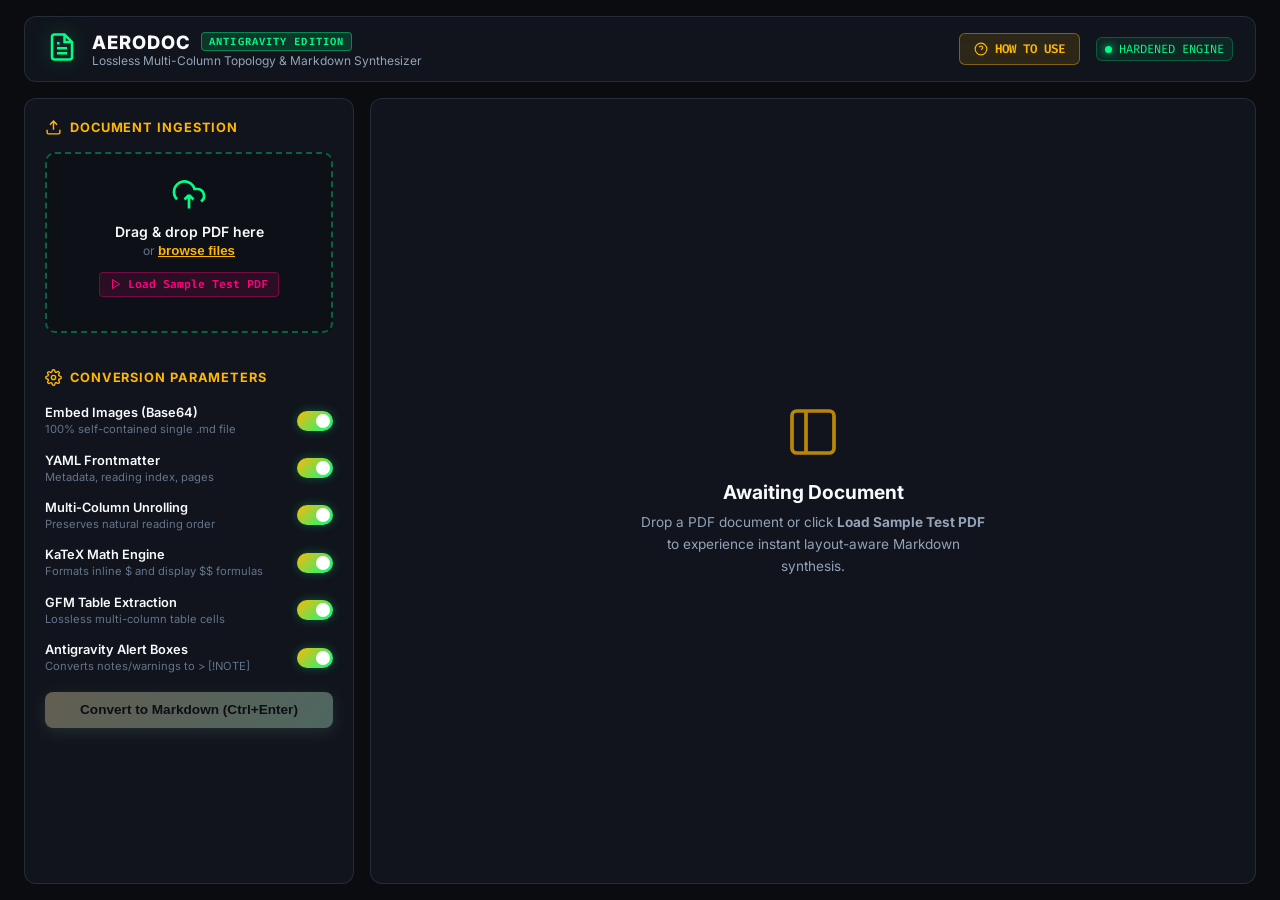
==== aerodoc/web/static/index.html @ f3e9eeb0 "feat(web): interactive glassmorphic Web Studio, split-pane preview, unique naming, and ephemeral pur" ====
<!DOCTYPE html>
<html lang="en">
<head>
  <meta charset="UTF-8">
  <meta name="viewport" content="width=device-width, initial-scale=1.0">
  <title>AeroDoc // Intelligent PDF-to-Markdown Engine</title>
  
  <!-- Fonts & Libraries -->
  <link rel="preconnect" href="https://fonts.googleapis.com">
  <link rel="preconnect" href="https://fonts.gstatic.com" crossorigin>
  <link href="https://fonts.googleapis.com/css2?family=Fira+Code:wght@400;500;600;700&family=Inter:wght@300;400;500;600;700;800&display=swap" rel="stylesheet">
  
  <!-- KaTeX for Math rendering -->
  <link rel="stylesheet" href="https://cdn.jsdelivr.net/npm/katex@0.16.8/dist/katex.min.css">
  <script defer src="https://cdn.jsdelivr.net/npm/katex@0.16.8/dist/katex.min.js"></script>
  <script defer src="https://cdn.jsdelivr.net/npm/katex@0.16.8/dist/contrib/auto-render.min.js"></script>

  <!-- Marked.js for Markdown parsing -->
  <script src="https://cdn.jsdelivr.net/npm/marked@12.0.0/marked.min.js"></script>

  <!-- PrismJS for Syntax Highlighting -->
  <link rel="stylesheet" href="https://cdn.jsdelivr.net/npm/prismjs@1.29.0/themes/prism-tomorrow.min.css">
  <script src="https://cdn.jsdelivr.net/npm/prismjs@1.29.0/prism.min.js"></script>

  <link rel="stylesheet" href="style.css">
</head>
<body>
  <div class="app-container">
    <!-- Header -->
    <header class="studio-header">
      <div class="brand">
        <div class="brand-logo">
          <svg viewBox="0 0 24 24" fill="none" stroke="currentColor" stroke-width="2">
            <path d="M14 2H6a2 2 0 0 0-2 2v16a2 2 0 0 0 2 2h12a2 2 0 0 0 2-2V8z"></path>
            <polyline points="14 2 14 8 20 8"></polyline>
            <line x1="16" y1="13" x2="8" y2="13"></line>
            <line x1="16" y1="17" x2="8" y2="17"></line>
            <polyline points="10 9 9 9 8 9"></polyline>
          </svg>
        </div>
        <div class="brand-text">
          <h1>AERODOC <span class="badge-antigravity">ANTIGRAVITY EDITION</span></h1>
          <p class="tagline">Lossless Multi-Column Topology & Markdown Synthesizer</p>
        </div>
      </div>

      <div class="header-controls">
        <button class="btn-how-to-use" id="openGuideBtn">
          <svg width="14" height="14" viewBox="0 0 24 24" fill="none" stroke="currentColor" stroke-width="2"><circle cx="12" cy="12" r="10"/><path d="M9.09 9a3 3 0 0 1 5.83 1c0 2-3 3-3 3"/><line x1="12" y1="17" x2="12.01" y2="17"/></svg>
          HOW TO USE
        </button>
        <div class="security-badge" title="Magic-byte verification, size guardrails, rate limiting active">
          <span class="status-indicator live"></span>
          <span>HARDENED ENGINE</span>
        </div>
      </div>
    </header>

    <!-- Main Workspace -->
    <main class="workspace">
      <!-- Upload & Control Sidebar -->
      <section class="control-panel glass-card" id="controlPanel">
        <div class="panel-section-title">
          <svg width="17" height="17" viewBox="0 0 24 24" fill="none" stroke="currentColor" stroke-width="2"><path d="M21 15v4a2 2 0 0 1-2 2H5a2 2 0 0 1-2-2v-4"/><polyline points="17 8 12 3 7 8"/><line x1="12" y1="3" x2="12" y2="15"/></svg>
          Document Ingestion
        </div>

        <!-- Dropzone -->
        <div class="dropzone" id="dropzone">
          <input type="file" id="fileInput" accept=".pdf" style="display: none;">
          <div class="dropzone-inner">
            <div class="drop-icon">
              <svg viewBox="0 0 24 24" fill="none" stroke="currentColor" stroke-width="1.8">
                <path d="M4 14.899A7 7 0 1 1 15.71 8h1.79a4.5 4.5 0 0 1 2.5 8.242M12 12v9m0-9l-3 3m3-3l3 3"/>
              </svg>
            </div>
            <p class="drop-title">Drag & drop PDF here</p>
            <p class="drop-hint">or <button type="button" class="btn-text" id="browseBtn">browse files</button></p>
            
            <div class="sample-button-container">
              <button type="button" class="btn-sample" id="loadSampleBtn" title="Instant 1-click test with pre-built benchmark document">
                <svg width="12" height="12" viewBox="0 0 24 24" fill="none" stroke="currentColor" stroke-width="2"><polygon points="5 3 19 12 5 21 5 3"/></svg>
                Load Sample Test PDF
              </button>
            </div>

            <div class="file-name-preview" id="fileNamePreview"></div>
          </div>
        </div>

        <!-- Intelligence Flags -->
        <div class="panel-section-title" style="margin-top: 1.25rem;">
          <svg width="17" height="17" viewBox="0 0 24 24" fill="none" stroke="currentColor" stroke-width="2"><circle cx="12" cy="12" r="3"/><path d="M19.4 15a1.65 1.65 0 0 0 .33 1.82l.06.06a2 2 0 0 1 0 2.83 2 2 0 0 1-2.83 0l-.06-.06a1.65 1.65 0 0 0-1.82-.33 1.65 1.65 0 0 0-1 1.51V21a2 2 0 0 1-2 2 2 2 0 0 1-2-2v-.09A1.65 1.65 0 0 0 9 19.4a1.65 1.65 0 0 0-1.82.33l-.06.06a2 2 0 0 1-2.83 0 2 2 0 0 1 0-2.83l.06-.06a1.65 1.65 0 0 0 .33-1.82 1.65 1.65 0 0 0-1.51-1H3a2 2 0 0 1-2-2 2 2 0 0 1 2-2h.09A1.65 1.65 0 0 0 4.6 9a1.65 1.65 0 0 0-.33-1.82l-.06-.06a2 2 0 0 1 0-2.83 2 2 0 0 1 2.83 0l.06.06a1.65 1.65 0 0 0 1.82.33H9a1.65 1.65 0 0 0 1-1.51V3a2 2 0 0 1 2-2 2 2 0 0 1 2 2v.09a1.65 1.65 0 0 0 1 1.51 1.65 1.65 0 0 0 1.82-.33l.06-.06a2 2 0 0 1 2.83 0 2 2 0 0 1 0 2.83l-.06.06a1.65 1.65 0 0 0-.33 1.82V9a1.65 1.65 0 0 0 1.51 1H21a2 2 0 0 1 2 2 2 2 0 0 1-2 2h-.09a1.65 1.65 0 0 0-1.51 1z"/></svg>
          Conversion Parameters
        </div>

        <div class="toggle-list">
          <label class="toggle-item">
            <span class="toggle-label">
              <strong>Embed Images (Base64)</strong>
              <small>100% self-contained single .md file</small>
            </span>
            <input type="checkbox" id="embedImages" checked>
            <span class="slider"></span>
          </label>

          <label class="toggle-item">
            <span class="toggle-label">
              <strong>YAML Frontmatter</strong>
              <small>Metadata, reading index, pages</small>
            </span>
            <input type="checkbox" id="includeFrontmatter" checked>
            <span class="slider"></span>
          </label>

          <label class="toggle-item">
            <span class="toggle-label">
              <strong>Multi-Column Unrolling</strong>
              <small>Preserves natural reading order</small>
            </span>
            <input type="checkbox" id="unrollColumns" checked>
            <span class="slider"></span>
          </label>

          <label class="toggle-item">
            <span class="toggle-label">
              <strong>KaTeX Math Engine</strong>
              <small>Formats inline $ and display $$ formulas</small>
            </span>
            <input type="checkbox" id="detectMath" checked>
            <span class="slider"></span>
          </label>

          <label class="toggle-item">
            <span class="toggle-label">
              <strong>GFM Table Extraction</strong>
              <small>Lossless multi-column table cells</small>
            </span>
            <input type="checkbox" id="detectTables" checked>
            <span class="slider"></span>
          </label>

          <label class="toggle-item">
            <span class="toggle-label">
              <strong>Antigravity Alert Boxes</strong>
              <small>Converts notes/warnings to > [!NOTE]</small>
            </span>
            <input type="checkbox" id="detectCallouts" checked>
            <span class="slider"></span>
          </label>
        </div>

        <button class="btn btn-primary btn-block" id="convertBtn" disabled>
          <span class="btn-spinner" id="btnSpinner" style="display: none;"></span>
          <span id="btnText">Convert to Markdown (Ctrl+Enter)</span>
        </button>
      </section>

      <!-- Results & Viewer Section -->
      <section class="results-viewer glass-card" id="resultsViewer">
        <!-- Initial Blank Placeholder -->
        <div class="empty-state" id="emptyState">
          <div class="empty-icon">
            <svg viewBox="0 0 24 24" fill="none" stroke="currentColor" stroke-width="1.6">
              <rect x="3" y="3" width="18" height="18" rx="2" ry="2"/>
              <line x1="9" y1="3" x2="9" y2="21"/>
            </svg>
          </div>
          <h3>Awaiting Document</h3>
          <p>Drop a PDF document or click <strong>Load Sample Test PDF</strong> to experience instant layout-aware Markdown synthesis.</p>
        </div>

        <!-- Populated Results Container -->
        <div class="viewer-content" id="viewerContent" style="display: none;">
          <!-- Top Stats Header -->
          <div class="stats-ribbon">
            <div class="stat-pill fuchsia-tag"><span class="label">Classification:</span> <span class="val" id="statDocType">Document</span></div>
            <div class="stat-pill"><span class="label">Audience:</span> <span class="val" id="statReadability">General</span></div>
            <div class="stat-pill"><span class="label">Pages:</span> <span class="val" id="statPages">0</span></div>
            <div class="stat-pill"><span class="label">Words:</span> <span class="val" id="statWords">0</span></div>
            <div class="stat-pill"><span class="label">Tables:</span> <span class="val" id="statTables">0</span></div>
            <div class="stat-pill"><span class="label">Math:</span> <span class="val" id="statEquations">0</span></div>
            <div class="stat-pill"><span class="label">Alerts:</span> <span class="val" id="statCallouts">0</span></div>
            <div class="stat-pill"><span class="label">Figures:</span> <span class="val" id="statImages">0</span></div>
            <div class="stat-pill highlight"><span class="label">Speed:</span> <span class="val" id="statSpeed">0s</span></div>
          </div>

          <!-- Dynamic Actions Bar -->
          <div class="action-toolbar">
            <div class="view-switchers">
              <button class="tab-btn active" data-view="split">Split View</button>
              <button class="tab-btn" data-view="rendered">Rendered</button>
              <button class="tab-btn" data-view="raw">Raw Markdown</button>
            </div>

            <div class="download-actions">
              <div class="unique-name-tag" id="uniqueFilenameBadge" title="Unique output name for this download">
                file.md
              </div>
              <button class="btn btn-secondary" id="copyBtn" title="Copy Markdown to Clipboard">
                <svg width="14" height="14" viewBox="0 0 24 24" fill="none" stroke="currentColor" stroke-width="2"><rect x="9" y="9" width="13" height="13" rx="2" ry="2"/><path d="M5 15H4a2 2 0 0 1-2-2V4a2 2 0 0 1 2-2h9a2 2 0 0 1 2 2v1"/></svg>
                Copy
              </button>
              <a class="btn btn-accent" id="downloadMdBtn" href="#" download>
                <svg width="14" height="14" viewBox="0 0 24 24" fill="none" stroke="currentColor" stroke-width="2"><path d="M21 15v4a2 2 0 0 1-2 2H5a2 2 0 0 1-2-2v-4"/><polyline points="7 10 12 15 17 10"/><line x1="12" y1="15" x2="12" y2="3"/></svg>
                Download .MD
              </a>
              <a class="btn btn-outline" id="downloadZipBtn" href="#" style="display: none;">
                Bundle .ZIP
              </a>
            </div>
          </div>

          <!-- Dual Display Container -->
          <div class="dual-panes" id="dualPanes">
            <!-- Left Pane: PDF Page Visual Inspector -->
            <div class="pane pdf-pane" id="pdfPane">
              <div class="pane-header">
                <span>PDF Source View</span>
                <div class="page-nav">
                  <button id="prevPageBtn" class="btn-icon">&lt;</button>
                  <span id="pageIndicator">Page 1 / 1</span>
                  <button id="nextPageBtn" class="btn-icon">&gt;</button>
                </div>
              </div>
              <div class="pdf-render-box" id="pdfRenderBox">
                <img id="pdfPageImg" src="" alt="PDF Page Preview">
              </div>
            </div>

            <!-- Right Pane: Markdown Output -->
            <div class="pane markdown-pane" id="mdPane">
              <div class="pane-header">
                <span>Antigravity Markdown Preview</span>
                <span class="clean-badge">Clean GFM + KaTeX</span>
              </div>
              
              <!-- Rendered Tab -->
              <div class="markdown-preview-body" id="mdRendered"></div>

              <!-- Raw Editor Tab -->
              <textarea class="raw-markdown-editor" id="mdRaw" readonly></textarea>
            </div>
          </div>
        </div>
      </section>
    </main>
  </div>

  <!-- Interactive "How to Use" Modal Drawer -->
  <div class="guide-overlay" id="guideOverlay">
    <div class="guide-modal">
      <div class="guide-header">
        <h2>
          <svg width="20" height="20" viewBox="0 0 24 24" fill="none" stroke="currentColor" stroke-width="2"><circle cx="12" cy="12" r="10"/><line x1="12" y1="16" x2="12" y2="12"/><line x1="12" y1="8" x2="12.01" y2="8"/></svg>
          HOW TO USE AERODOC
        </h2>
        <button class="btn-close-modal" id="closeGuideBtn">&times;</button>
      </div>
      <div class="guide-body">
        <div class="guide-card">
          <div class="guide-card-title"><span class="step-num">1</span> Document Ingestion & Parameters</div>
          <p>Drag and drop any PDF file into the dropzone or click <strong>Load Sample Test PDF</strong> to test immediately. Configure toggles like Base64 image embedding (for single-file standalone markdown), YAML frontmatter, and multi-column unrolling.</p>
        </div>

        <div class="guide-card">
          <div class="guide-card-title"><span class="step-num">2</span> Visual Inspection & Verification</div>
          <p>The studio displays a live split-pane: the original high-resolution PDF page on the left, and the synthesized Markdown on the right. You can navigate through pages, inspect tables, examine rendered KaTeX math equations, and toggle between <strong>Split</strong>, <strong>Rendered</strong>, and <strong>Raw</strong> code views.</p>
        </div>

        <div class="guide-card">
          <div class="guide-card-title"><span class="step-num">3</span> 1-Click Antigravity Export</div>
          <p>Click <strong>Copy</strong> to copy the entire markdown artifact to your clipboard, or click <strong>Download .MD</strong>. Each download automatically receives a unique timestamped filename, and server-side temporary files are zeroed out and purged immediately after transmission.</p>
        </div>

        <div class="guide-card">
          <div class="guide-card-title"><span class="step-num">4</span> Keyboard Shortcuts & CLI</div>
          <p>
            Press <span class="kbd-shortcut">Ctrl + Enter</span> to trigger conversion.<br>
            Press <span class="kbd-shortcut">Esc</span> to dismiss this guide.<br>
            Or run via CLI: <span class="kbd-shortcut">python -m aerodoc.cli convert file.pdf -o out.md --embed-images</span>
          </p>
        </div>
      </div>
    </div>
  </div>

  <!-- Toast Notification -->
  <div class="toast" id="toast"></div>

  <script src="app.js"></script>
</body>
</html>
---- aerodoc/web/static/style.css ----
:root {
  /* Bright High-Voltage Palette (Zero Blue) */
  --bg-dark: #0a0c10;
  --bg-surface: #12151d;
  --bg-card: rgba(18, 22, 31, 0.9);
  --bg-card-border: rgba(45, 55, 75, 0.7);
  
  /* Primary Neon Lime */
  --primary: #00ff87;
  --primary-hover: #10b981;
  --primary-glow: rgba(0, 255, 135, 0.3);

  /* Radiant Solar Amber */
  --solar: #ffb703;
  --solar-glow: rgba(255, 183, 3, 0.3);

  /* Vivid Neon Fuchsia / Rose */
  --fuchsia: #ff007f;
  --fuchsia-glow: rgba(255, 0, 127, 0.3);

  /* Cyber Violet */
  --violet: #a855f7;

  /* Typography & Layout */
  --text-main: #f8fafc;
  --text-dim: #94a3b8;
  --text-muted: #64748b;
  --border: #232a3b;
  --code-bg: #0d1017;
  --font-sans: 'Inter', -apple-system, BlinkMacSystemFont, sans-serif;
  --font-mono: 'Fira Code', monospace;
}

* {
  box-sizing: border-box;
  margin: 0;
  padding: 0;
}

body {
  background-color: var(--bg-dark);
  color: var(--text-main);
  font-family: var(--font-sans);
  height: 100vh;
  overflow: hidden;
  display: flex;
  flex-direction: column;
}

/* App Container */
.app-container {
  display: flex;
  flex-direction: column;
  height: 100vh;
  width: 100vw;
  padding: 1rem 1.5rem;
  gap: 1rem;
}

/* Header */
.studio-header {
  display: flex;
  justify-content: space-between;
  align-items: center;
  padding: 0.85rem 1.4rem;
  background: var(--bg-card);
  border: 1px solid var(--bg-card-border);
  border-radius: 12px;
  backdrop-filter: blur(16px);
}

.brand {
  display: flex;
  align-items: center;
  gap: 0.9rem;
}

.brand-logo svg {
  width: 30px;
  height: 30px;
  stroke: var(--primary);
  filter: drop-shadow(0 0 10px var(--primary-glow));
}

.brand-text h1 {
  font-size: 1.15rem;
  font-weight: 800;
  letter-spacing: 0.06em;
  display: flex;
  align-items: center;
  gap: 0.6rem;
}

.badge-antigravity {
  font-size: 0.65rem;
  padding: 2px 7px;
  background: rgba(0, 255, 135, 0.15);
  color: var(--primary);
  border: 1px solid rgba(0, 255, 135, 0.4);
  border-radius: 4px;
  font-family: var(--font-mono);
  font-weight: 600;
}

.tagline {
  font-size: 0.75rem;
  color: var(--text-dim);
}

.header-controls {
  display: flex;
  align-items: center;
  gap: 1rem;
}

.btn-how-to-use {
  display: inline-flex;
  align-items: center;
  gap: 0.4rem;
  padding: 0.45rem 0.9rem;
  background: rgba(255, 183, 3, 0.12);
  color: var(--solar);
  border: 1px solid rgba(255, 183, 3, 0.4);
  border-radius: 6px;
  font-size: 0.78rem;
  font-weight: 600;
  cursor: pointer;
  transition: all 0.2s ease;
  font-family: var(--font-mono);
}

.btn-how-to-use:hover {
  background: rgba(255, 183, 3, 0.25);
  box-shadow: 0 0 12px var(--solar-glow);
  transform: translateY(-1px);
}

.security-badge {
  display: flex;
  align-items: center;
  gap: 0.4rem;
  font-size: 0.75rem;
  font-family: var(--font-mono);
  color: var(--primary);
  background: rgba(0, 255, 135, 0.08);
  padding: 3px 8px;
  border-radius: 6px;
  border: 1px solid rgba(0, 255, 135, 0.25);
}

.status-indicator.live {
  width: 7px;
  height: 7px;
  background-color: var(--primary);
  border-radius: 50%;
  box-shadow: 0 0 8px var(--primary);
  animation: pulse 2s infinite;
}

@keyframes pulse {
  0% { transform: scale(0.95); box-shadow: 0 0 0 0 rgba(0, 255, 135, 0.7); }
  70% { transform: scale(1); box-shadow: 0 0 0 6px rgba(0, 255, 135, 0); }
  100% { transform: scale(0.95); box-shadow: 0 0 0 0 rgba(0, 255, 135, 0); }
}

/* Workspace Layout */
.workspace {
  display: grid;
  grid-template-columns: 330px 1fr;
  gap: 1rem;
  flex: 1;
  min-height: 0;
}

/* Cards */
.glass-card {
  background: var(--bg-card);
  border: 1px solid var(--bg-card-border);
  border-radius: 12px;
  backdrop-filter: blur(16px);
  display: flex;
  flex-direction: column;
}

/* Control Panel */
.control-panel {
  padding: 1.25rem;
  gap: 1rem;
  overflow-y: auto;
}

.panel-section-title {
  display: flex;
  align-items: center;
  gap: 0.5rem;
  font-size: 0.8rem;
  font-weight: 700;
  text-transform: uppercase;
  letter-spacing: 0.07em;
  color: var(--solar);
}

/* Dropzone */
.dropzone {
  border: 2px dashed rgba(0, 255, 135, 0.35);
  border-radius: 10px;
  padding: 1.4rem 1rem;
  text-align: center;
  background: rgba(13, 16, 23, 0.6);
  cursor: pointer;
  transition: all 0.25s ease;
}

.dropzone:hover, .dropzone.dragover {
  border-color: var(--primary);
  background: rgba(0, 255, 135, 0.06);
  box-shadow: 0 0 20px var(--primary-glow);
}

.drop-icon svg {
  width: 36px;
  height: 36px;
  stroke: var(--primary);
  margin-bottom: 0.4rem;
}

.drop-title {
  font-size: 0.875rem;
  font-weight: 600;
  margin-bottom: 0.2rem;
}

.drop-hint {
  font-size: 0.75rem;
  color: var(--text-muted);
}

.btn-text {
  background: none;
  border: none;
  color: var(--solar);
  font-weight: 600;
  cursor: pointer;
  text-decoration: underline;
}

.sample-button-container {
  margin-top: 0.85rem;
}

.btn-sample {
  display: inline-flex;
  align-items: center;
  gap: 0.35rem;
  padding: 4px 10px;
  background: rgba(255, 0, 127, 0.12);
  color: var(--fuchsia);
  border: 1px solid rgba(255, 0, 127, 0.35);
  border-radius: 4px;
  font-size: 0.72rem;
  font-family: var(--font-mono);
  font-weight: 600;
  cursor: pointer;
  transition: 0.2s;
}

.btn-sample:hover {
  background: rgba(255, 0, 127, 0.25);
  box-shadow: 0 0 10px var(--fuchsia-glow);
}

.file-name-preview {
  margin-top: 0.75rem;
  font-family: var(--font-mono);
  font-size: 0.75rem;
  color: var(--primary);
  word-break: break-all;
}

/* Toggle Switches */
.toggle-list {
  display: flex;
  flex-direction: column;
  gap: 0.65rem;
}

.toggle-item {
  display: flex;
  align-items: center;
  justify-content: space-between;
  cursor: pointer;
  user-select: none;
  font-size: 0.8rem;
  position: relative;
  padding: 3px 0;
}

.toggle-label {
  display: flex;
  flex-direction: column;
  gap: 2px;
}

.toggle-label strong {
  font-weight: 600;
  color: var(--text-main);
}

.toggle-label small {
  font-size: 0.7rem;
  color: var(--text-muted);
}

.toggle-item input {
  opacity: 0;
  width: 0;
  height: 0;
}

.slider {
  width: 36px;
  height: 20px;
  background-color: #1e2533;
  border-radius: 20px;
  position: relative;
  transition: 0.3s;
  flex-shrink: 0;
}

.slider:before {
  content: "";
  position: absolute;
  height: 14px;
  width: 14px;
  left: 3px;
  bottom: 3px;
  background-color: white;
  border-radius: 50%;
  transition: 0.3s;
}

.toggle-item input:checked + .slider {
  background: linear-gradient(135deg, var(--solar), var(--primary));
  box-shadow: 0 0 10px var(--primary-glow);
}

.toggle-item input:checked + .slider:before {
  transform: translateX(16px);
}

/* Buttons */
.btn {
  display: inline-flex;
  align-items: center;
  justify-content: center;
  gap: 0.4rem;
  padding: 0.65rem 1.1rem;
  border-radius: 8px;
  font-size: 0.85rem;
  font-weight: 700;
  cursor: pointer;
  border: none;
  transition: all 0.2s ease;
  text-decoration: none;
}

.btn-primary {
  background: linear-gradient(135deg, var(--solar), var(--primary));
  color: #07090e;
  box-shadow: 0 4px 15px var(--primary-glow);
}

.btn-primary:hover:not(:disabled) {
  filter: brightness(1.15);
  transform: translateY(-1px);
}

.btn-primary:disabled {
  opacity: 0.45;
  cursor: not-allowed;
  filter: grayscale(0.8);
}

.btn-block {
  width: 100%;
}

.btn-secondary {
  background: rgba(255, 255, 255, 0.07);
  color: var(--text-main);
  border: 1px solid rgba(255, 255, 255, 0.15);
}

.btn-secondary:hover {
  background: rgba(255, 255, 255, 0.15);
}

.btn-accent {
  background: rgba(0, 255, 135, 0.15);
  color: var(--primary);
  border: 1px solid rgba(0, 255, 135, 0.4);
}

.btn-accent:hover {
  background: rgba(0, 255, 135, 0.25);
  box-shadow: 0 0 12px var(--primary-glow);
}

.btn-outline {
  background: transparent;
  color: var(--text-dim);
  border: 1px solid var(--border);
}

.btn-spinner {
  width: 14px;
  height: 14px;
  border: 2px solid rgba(0,0,0,0.2);
  border-top-color: #000;
  border-radius: 50%;
  animation: spin 0.8s linear infinite;
}

@keyframes spin {
  to { transform: rotate(360deg); }
}

/* Results Section */
.results-viewer {
  display: flex;
  flex-direction: column;
  min-height: 0;
  overflow: hidden;
}

/* Empty State */
.empty-state {
  margin: auto;
  text-align: center;
  max-width: 420px;
  padding: 2rem;
}

.empty-icon svg {
  width: 56px;
  height: 56px;
  stroke: var(--solar);
  opacity: 0.7;
  margin-bottom: 1rem;
}

.empty-state h3 {
  font-size: 1.2rem;
  margin-bottom: 0.5rem;
}

.empty-state p {
  font-size: 0.85rem;
  color: var(--text-dim);
  line-height: 1.6;
}

/* Populated Viewer */
.viewer-content {
  display: flex;
  flex-direction: column;
  height: 100%;
  min-height: 0;
}

/* Stats Ribbon */
.stats-ribbon {
  display: flex;
  gap: 0.5rem;
  padding: 0.6rem 1rem;
  border-bottom: 1px solid var(--border);
  overflow-x: auto;
  flex-shrink: 0;
  background: rgba(10, 12, 16, 0.75);
}

.stat-pill {
  display: flex;
  align-items: center;
  gap: 0.35rem;
  padding: 3px 8px;
  border-radius: 6px;
  background: rgba(255, 255, 255, 0.04);
  font-size: 0.75rem;
  font-family: var(--font-mono);
  white-space: nowrap;
}

.stat-pill .label {
  color: var(--text-muted);
}

.stat-pill .val {
  color: var(--solar);
  font-weight: 600;
}

.stat-pill.highlight .val {
  color: var(--primary);
}

.stat-pill.fuchsia-tag .val {
  color: var(--fuchsia);
}

/* Action Toolbar */
.action-toolbar {
  display: flex;
  justify-content: space-between;
  align-items: center;
  padding: 0.6rem 1rem;
  border-bottom: 1px solid var(--border);
  flex-shrink: 0;
}

.view-switchers {
  display: flex;
  gap: 0.4rem;
}

.tab-btn {
  background: transparent;
  border: 1px solid transparent;
  color: var(--text-dim);
  padding: 0.4rem 0.85rem;
  border-radius: 6px;
  font-size: 0.78rem;
  font-weight: 600;
  cursor: pointer;
  transition: all 0.2s ease;
}

.tab-btn:hover {
  color: var(--text-main);
  background: rgba(255, 255, 255, 0.05);
}

.tab-btn.active {
  color: var(--primary);
  background: rgba(0, 255, 135, 0.12);
  border-color: rgba(0, 255, 135, 0.35);
}

.download-actions {
  display: flex;
  align-items: center;
  gap: 0.6rem;
}

.unique-name-tag {
  font-family: var(--font-mono);
  font-size: 0.75rem;
  color: var(--solar);
  background: rgba(255, 183, 3, 0.1);
  border: 1px solid rgba(255, 183, 3, 0.3);
  padding: 3px 8px;
  border-radius: 4px;
  max-width: 260px;
  overflow: hidden;
  text-overflow: ellipsis;
  white-space: nowrap;
}

/* Dual Panes */
.dual-panes {
  display: grid;
  grid-template-columns: 1fr 1fr;
  flex: 1;
  min-height: 0;
  height: 100%;
}

.dual-panes.rendered-only {
  grid-template-columns: 0 1fr;
}
.dual-panes.rendered-only .pdf-pane {
  display: none;
}

.dual-panes.raw-only {
  grid-template-columns: 0 1fr;
}
.dual-panes.raw-only .pdf-pane,
.dual-panes.raw-only #mdRendered {
  display: none;
}
.dual-panes.raw-only #mdRaw {
  display: block;
}

.pane {
  display: flex;
  flex-direction: column;
  min-height: 0;
  border-right: 1px solid var(--border);
}

.pane:last-child {
  border-right: none;
}

.pane-header {
  display: flex;
  justify-content: space-between;
  align-items: center;
  padding: 0.55rem 1rem;
  background: rgba(14, 18, 26, 0.75);
  font-size: 0.75rem;
  font-weight: 700;
  color: var(--text-dim);
  text-transform: uppercase;
  letter-spacing: 0.06em;
  border-bottom: 1px solid var(--border);
}

.clean-badge {
  font-size: 0.65rem;
  color: var(--primary);
  background: rgba(0, 255, 135, 0.1);
  padding: 2px 7px;
  border-radius: 4px;
  border: 1px solid rgba(0, 255, 135, 0.3);
}

.page-nav {
  display: flex;
  align-items: center;
  gap: 0.5rem;
  font-family: var(--font-mono);
  font-size: 0.75rem;
}

.btn-icon {
  background: rgba(255, 255, 255, 0.08);
  border: 1px solid rgba(255, 255, 255, 0.15);
  color: var(--text-main);
  width: 24px;
  height: 24px;
  border-radius: 4px;
  display: flex;
  align-items: center;
  justify-content: center;
  cursor: pointer;
}

.btn-icon:hover {
  background: rgba(255, 255, 255, 0.2);
}

/* PDF Preview Box */
.pdf-render-box {
  flex: 1;
  overflow: auto;
  display: flex;
  align-items: flex-start;
  justify-content: center;
  padding: 1rem;
  background: #05070a;
}

.pdf-render-box img {
  max-width: 100%;
  height: auto;
  box-shadow: 0 4px 25px rgba(0,0,0,0.7);
  border-radius: 4px;
}

/* Markdown Preview Body */
.markdown-preview-body {
  flex: 1;
  overflow-y: auto;
  padding: 1.5rem;
  line-height: 1.7;
  font-size: 0.95rem;
  color: #f1f5f9;
}

/* Raw Editor */
.raw-markdown-editor {
  display: none;
  flex: 1;
  background: var(--code-bg);
  color: #86efac;
  border: none;
  padding: 1.5rem;
  font-family: var(--font-mono);
  font-size: 0.85rem;
  line-height: 1.6;
  resize: none;
  outline: none;
  white-space: pre-wrap;
}

/* Antigravity / GitHub Alerts (Zero Blue) */
.alert-box {
  padding: 0.85rem 1.15rem;
  margin: 1.25rem 0;
  border-left: 4px solid;
  border-radius: 0 8px 8px 0;
}

.alert-title {
  display: flex;
  align-items: center;
  gap: 0.4rem;
  font-weight: 800;
  font-size: 0.85rem;
  margin-bottom: 0.35rem;
  text-transform: uppercase;
  letter-spacing: 0.06em;
}

.alert-NOTE {
  border-color: var(--solar);
  background: rgba(255, 183, 3, 0.08);
}
.alert-NOTE .alert-title { color: var(--solar); }

.alert-TIP {
  border-color: var(--primary);
  background: rgba(0, 255, 135, 0.08);
}
.alert-TIP .alert-title { color: var(--primary); }

.alert-IMPORTANT {
  border-color: var(--violet);
  background: rgba(168, 85, 247, 0.08);
}
.alert-IMPORTANT .alert-title { color: var(--violet); }

.alert-WARNING {
  border-color: var(--solar);
  background: rgba(255, 183, 3, 0.12);
}
.alert-WARNING .alert-title { color: var(--solar); }

.alert-CAUTION {
  border-color: var(--fuchsia);
  background: rgba(255, 0, 127, 0.08);
}
.alert-CAUTION .alert-title { color: var(--fuchsia); }

/* Tables in Rendered Markdown */
.markdown-preview-body table {
  width: 100%;
  border-collapse: collapse;
  margin: 1.5rem 0;
  font-size: 0.9rem;
}

.markdown-preview-body th,
.markdown-preview-body td {
  padding: 0.65rem 0.95rem;
  border: 1px solid var(--border);
  text-align: left;
}

.markdown-preview-body th {
  background: rgba(255, 255, 255, 0.06);
  color: var(--primary);
  font-weight: 700;
}

.markdown-preview-body tr:hover {
  background: rgba(255, 255, 255, 0.02);
}

/* Headings in Rendered Markdown */
.markdown-preview-body h1 {
  font-size: 1.6rem;
  margin: 1.5rem 0 0.75rem 0;
  color: #fff;
  border-bottom: 1px solid var(--border);
  padding-bottom: 0.4rem;
}

.markdown-preview-body h2 {
  font-size: 1.3rem;
  margin: 1.25rem 0 0.5rem 0;
  color: var(--solar);
}

.markdown-preview-body h3 {
  font-size: 1.1rem;
  margin: 1rem 0 0.4rem 0;
  color: #cbd5e1;
}

.markdown-preview-body hr {
  border: 0;
  height: 1px;
  background: var(--border);
  margin: 2rem 0;
}

.markdown-preview-body code {
  font-family: var(--font-mono);
  background: var(--code-bg);
  padding: 2px 6px;
  border-radius: 4px;
  font-size: 0.85em;
  color: var(--primary);
}

.markdown-preview-body pre {
  background: var(--code-bg);
  border: 1px solid var(--border);
  padding: 1rem;
  border-radius: 8px;
  overflow-x: auto;
  margin: 1rem 0;
}

/* Interactive "How to Use" Modal Drawer */
.guide-overlay {
  position: fixed;
  inset: 0;
  background: rgba(0, 0, 0, 0.75);
  backdrop-filter: blur(8px);
  z-index: 10000;
  display: none;
  align-items: center;
  justify-content: center;
  padding: 1.5rem;
}

.guide-modal {
  background: var(--bg-surface);
  border: 1px solid var(--solar);
  box-shadow: 0 0 30px var(--solar-glow);
  border-radius: 14px;
  max-width: 780px;
  width: 100%;
  max-height: 85vh;
  display: flex;
  flex-direction: column;
  overflow: hidden;
  animation: modalPop 0.25s ease;
}

@keyframes modalPop {
  from { transform: scale(0.95); opacity: 0; }
  to { transform: scale(1); opacity: 1; }
}

.guide-header {
  display: flex;
  justify-content: space-between;
  align-items: center;
  padding: 1.25rem 1.5rem;
  border-bottom: 1px solid var(--border);
  background: rgba(255, 183, 3, 0.05);
}

.guide-header h2 {
  font-size: 1.2rem;
  color: var(--solar);
  display: flex;
  align-items: center;
  gap: 0.5rem;
}

.btn-close-modal {
  background: transparent;
  border: none;
  color: var(--text-dim);
  font-size: 1.5rem;
  cursor: pointer;
  line-height: 1;
}

.btn-close-modal:hover {
  color: var(--text-main);
}

.guide-body {
  padding: 1.5rem;
  overflow-y: auto;
  display: flex;
  flex-direction: column;
  gap: 1.25rem;
}

.guide-card {
  background: rgba(255, 255, 255, 0.03);
  border: 1px solid var(--border);
  border-radius: 10px;
  padding: 1rem 1.25rem;
}

.guide-card-title {
  font-size: 0.95rem;
  font-weight: 700;
  margin-bottom: 0.5rem;
  display: flex;
  align-items: center;
  gap: 0.5rem;
}

.step-num {
  width: 22px;
  height: 22px;
  background: var(--solar);
  color: #000;
  border-radius: 50%;
  display: inline-flex;
  align-items: center;
  justify-content: center;
  font-size: 0.75rem;
  font-weight: 800;
}

.guide-card p {
  font-size: 0.85rem;
  color: var(--text-dim);
  line-height: 1.6;
}

.kbd-shortcut {
  display: inline-block;
  padding: 2px 6px;
  font-family: var(--font-mono);
  font-size: 0.72rem;
  background: #1e2433;
  color: var(--solar);
  border: 1px solid #333f57;
  border-radius: 4px;
}

/* Toast */
.toast {
  position: fixed;
  bottom: 2rem;
  right: 2rem;
  background: rgba(18, 22, 31, 0.95);
  color: var(--text-main);
  border: 1px solid var(--primary);
  box-shadow: 0 0 20px var(--primary-glow);
  padding: 0.75rem 1.25rem;
  border-radius: 8px;
  font-size: 0.85rem;
  display: none;
  z-index: 10001;
  animation: slideIn 0.3s ease;
}

@keyframes slideIn {
  from { transform: translateY(20px); opacity: 0; }
  to { transform: translateY(0); opacity: 1; }
}
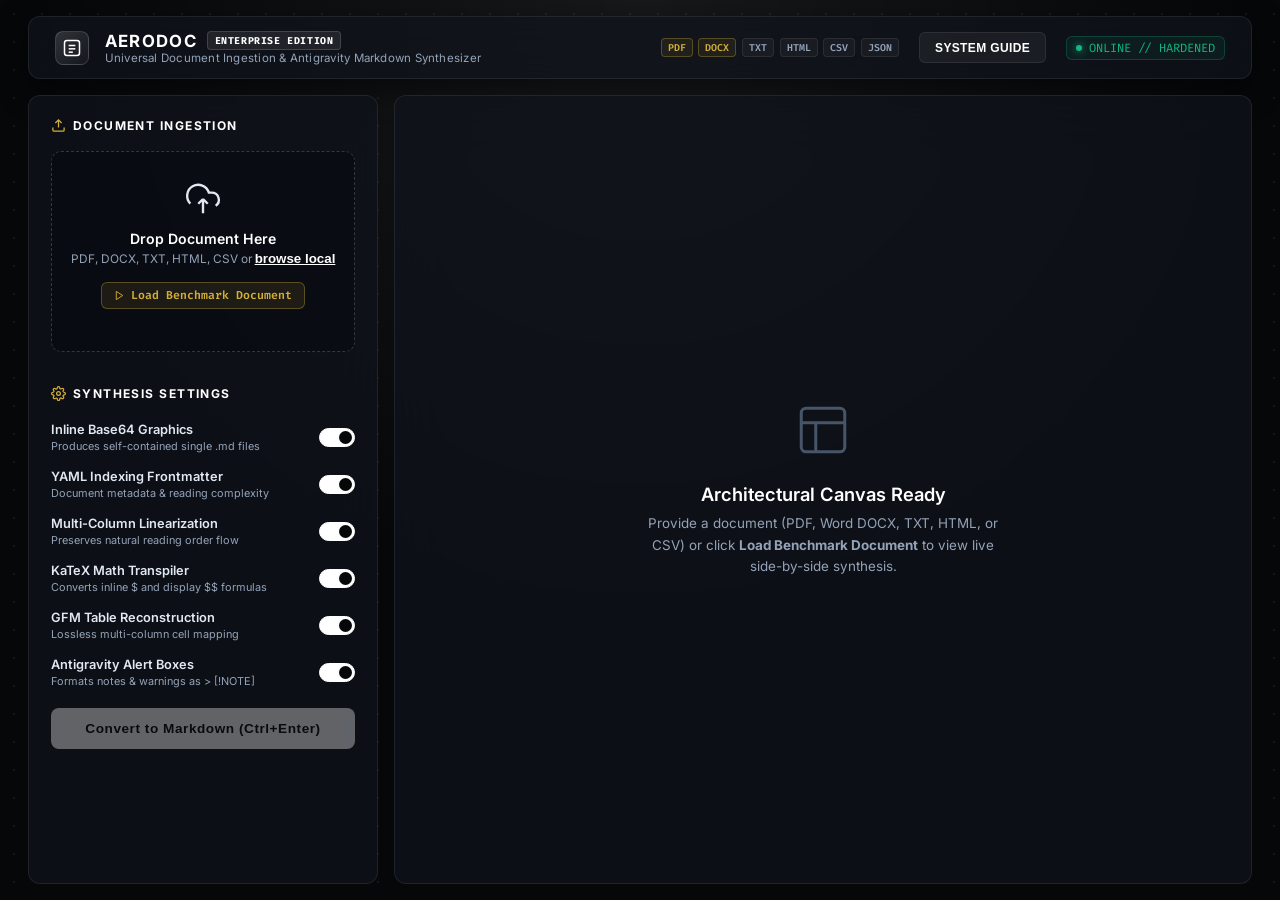
==== commit 812e8444: "feat(ui): complete executive Apple / JPMorgan Private Bank tier redesign with zero emojis and abstra" ====
--- a/aerodoc/web/static/index.html
+++ b/aerodoc/web/static/index.html
@@ -3,240 +3,249 @@
 <head>
   <meta charset="UTF-8">
   <meta name="viewport" content="width=device-width, initial-scale=1.0">
-  <title>AeroDoc // Intelligent PDF-to-Markdown Engine</title>
+  <title>AeroDoc // Enterprise Document Intelligence</title>
   
-  <!-- Fonts & Libraries -->
+  <!-- Typography -->
   <link rel="preconnect" href="https://fonts.googleapis.com">
   <link rel="preconnect" href="https://fonts.gstatic.com" crossorigin>
   <link href="https://fonts.googleapis.com/css2?family=Fira+Code:wght@400;500;600;700&family=Inter:wght@300;400;500;600;700;800&display=swap" rel="stylesheet">
   
-  <!-- KaTeX for Math rendering -->
+  <!-- KaTeX for Mathematics -->
   <link rel="stylesheet" href="https://cdn.jsdelivr.net/npm/katex@0.16.8/dist/katex.min.css">
   <script defer src="https://cdn.jsdelivr.net/npm/katex@0.16.8/dist/katex.min.js"></script>
   <script defer src="https://cdn.jsdelivr.net/npm/katex@0.16.8/dist/contrib/auto-render.min.js"></script>
 
-  <!-- Marked.js for Markdown parsing -->
+  <!-- Marked Parser -->
   <script src="https://cdn.jsdelivr.net/npm/marked@12.0.0/marked.min.js"></script>
 
-  <!-- PrismJS for Syntax Highlighting -->
+  <!-- Prism Syntax Highlighter -->
   <link rel="stylesheet" href="https://cdn.jsdelivr.net/npm/prismjs@1.29.0/themes/prism-tomorrow.min.css">
   <script src="https://cdn.jsdelivr.net/npm/prismjs@1.29.0/prism.min.js"></script>
 
   <link rel="stylesheet" href="style.css">
 </head>
 <body>
-  <div class="app-container">
-    <!-- Header -->
-    <header class="studio-header">
-      <div class="brand">
-        <div class="brand-logo">
-          <svg viewBox="0 0 24 24" fill="none" stroke="currentColor" stroke-width="2">
-            <path d="M14 2H6a2 2 0 0 0-2 2v16a2 2 0 0 0 2 2h12a2 2 0 0 0 2-2V8z"></path>
-            <polyline points="14 2 14 8 20 8"></polyline>
-            <line x1="16" y1="13" x2="8" y2="13"></line>
-            <line x1="16" y1="17" x2="8" y2="17"></line>
-            <polyline points="10 9 9 9 8 9"></polyline>
+  <div class="app-shell">
+    <!-- Executive Header -->
+    <header class="executive-header">
+      <div class="brand-section">
+        <div class="brand-symbol">
+          <svg viewBox="0 0 24 24" fill="none" stroke="currentColor" stroke-width="1.8">
+            <rect x="3" y="3" width="18" height="18" rx="3" ry="3"/>
+            <line x1="8" y1="9" x2="16" y2="9"/>
+            <line x1="8" y1="13" x2="16" y2="13"/>
+            <line x1="8" y1="17" x2="13" y2="17"/>
           </svg>
         </div>
-        <div class="brand-text">
-          <h1>AERODOC <span class="badge-antigravity">ANTIGRAVITY EDITION</span></h1>
-          <p class="tagline">Lossless Multi-Column Topology & Markdown Synthesizer</p>
-        </div>
-      </div>
-
-      <div class="header-controls">
-        <button class="btn-how-to-use" id="openGuideBtn">
-          <svg width="14" height="14" viewBox="0 0 24 24" fill="none" stroke="currentColor" stroke-width="2"><circle cx="12" cy="12" r="10"/><path d="M9.09 9a3 3 0 0 1 5.83 1c0 2-3 3-3 3"/><line x1="12" y1="17" x2="12.01" y2="17"/></svg>
-          HOW TO USE
+        <div class="brand-meta">
+          <h1>AERODOC <span class="edition-tag">ENTERPRISE EDITION</span></h1>
+          <p class="system-caption">Universal Document Ingestion & Antigravity Markdown Synthesizer</p>
+        </div>
+      </div>
+
+      <div class="header-status-group">
+        <div class="format-ribbon">
+          <span class="format-pill highlight">PDF</span>
+          <span class="format-pill highlight">DOCX</span>
+          <span class="format-pill">TXT</span>
+          <span class="format-pill">HTML</span>
+          <span class="format-pill">CSV</span>
+          <span class="format-pill">JSON</span>
+        </div>
+
+        <button class="btn-architecture-guide" id="openGuideBtn">
+          SYSTEM GUIDE
         </button>
-        <div class="security-badge" title="Magic-byte verification, size guardrails, rate limiting active">
-          <span class="status-indicator live"></span>
-          <span>HARDENED ENGINE</span>
+
+        <div class="engine-telemetry" title="Enterprise Guardrails Active: Magic-Byte Inspection & Velocity Limiter">
+          <span class="telemetry-node"></span>
+          <span>ONLINE // HARDENED</span>
         </div>
       </div>
     </header>
 
-    <!-- Main Workspace -->
-    <main class="workspace">
-      <!-- Upload & Control Sidebar -->
-      <section class="control-panel glass-card" id="controlPanel">
-        <div class="panel-section-title">
-          <svg width="17" height="17" viewBox="0 0 24 24" fill="none" stroke="currentColor" stroke-width="2"><path d="M21 15v4a2 2 0 0 1-2 2H5a2 2 0 0 1-2-2v-4"/><polyline points="17 8 12 3 7 8"/><line x1="12" y1="3" x2="12" y2="15"/></svg>
+    <!-- Workspace Grid -->
+    <main class="workspace-grid">
+      <!-- Ingestion & Parameters Sidebar -->
+      <section class="controls-panel glass-panel" id="controlsPanel">
+        <div class="panel-header-sub">
+          <svg width="15" height="15" viewBox="0 0 24 24" fill="none" stroke="currentColor" stroke-width="2"><path d="M21 15v4a2 2 0 0 1-2 2H5a2 2 0 0 1-2-2v-4"/><polyline points="17 8 12 3 7 8"/><line x1="12" y1="3" x2="12" y2="15"/></svg>
           Document Ingestion
         </div>
 
-        <!-- Dropzone -->
-        <div class="dropzone" id="dropzone">
-          <input type="file" id="fileInput" accept=".pdf" style="display: none;">
-          <div class="dropzone-inner">
-            <div class="drop-icon">
-              <svg viewBox="0 0 24 24" fill="none" stroke="currentColor" stroke-width="1.8">
+        <!-- Universal Multi-Format Dropzone -->
+        <div class="universal-dropzone" id="dropzone">
+          <input type="file" id="fileInput" accept=".pdf,.docx,.doc,.txt,.text,.log,.csv,.tsv,.html,.htm,.rtf,.json,.yaml,.md" style="display: none;">
+          <div class="dropzone-core">
+            <div class="upload-icon-container">
+              <svg viewBox="0 0 24 24" fill="none" stroke="currentColor" stroke-width="1.5">
                 <path d="M4 14.899A7 7 0 1 1 15.71 8h1.79a4.5 4.5 0 0 1 2.5 8.242M12 12v9m0-9l-3 3m3-3l3 3"/>
               </svg>
             </div>
-            <p class="drop-title">Drag & drop PDF here</p>
-            <p class="drop-hint">or <button type="button" class="btn-text" id="browseBtn">browse files</button></p>
+            <p class="drop-headline">Drop Document Here</p>
+            <p class="drop-subtext">PDF, DOCX, TXT, HTML, CSV or <button type="button" class="btn-inline-browse" id="browseBtn">browse local</button></p>
             
-            <div class="sample-button-container">
-              <button type="button" class="btn-sample" id="loadSampleBtn" title="Instant 1-click test with pre-built benchmark document">
-                <svg width="12" height="12" viewBox="0 0 24 24" fill="none" stroke="currentColor" stroke-width="2"><polygon points="5 3 19 12 5 21 5 3"/></svg>
-                Load Sample Test PDF
+            <div class="sample-trigger-block">
+              <button type="button" class="btn-sample-executive" id="loadSampleBtn" title="Instant test with pre-built quantum architecture document">
+                <svg width="11" height="11" viewBox="0 0 24 24" fill="none" stroke="currentColor" stroke-width="2"><polygon points="5 3 19 12 5 21 5 3"/></svg>
+                Load Benchmark Document
               </button>
             </div>
 
-            <div class="file-name-preview" id="fileNamePreview"></div>
-          </div>
-        </div>
-
-        <!-- Intelligence Flags -->
-        <div class="panel-section-title" style="margin-top: 1.25rem;">
-          <svg width="17" height="17" viewBox="0 0 24 24" fill="none" stroke="currentColor" stroke-width="2"><circle cx="12" cy="12" r="3"/><path d="M19.4 15a1.65 1.65 0 0 0 .33 1.82l.06.06a2 2 0 0 1 0 2.83 2 2 0 0 1-2.83 0l-.06-.06a1.65 1.65 0 0 0-1.82-.33 1.65 1.65 0 0 0-1 1.51V21a2 2 0 0 1-2 2 2 2 0 0 1-2-2v-.09A1.65 1.65 0 0 0 9 19.4a1.65 1.65 0 0 0-1.82.33l-.06.06a2 2 0 0 1-2.83 0 2 2 0 0 1 0-2.83l.06-.06a1.65 1.65 0 0 0 .33-1.82 1.65 1.65 0 0 0-1.51-1H3a2 2 0 0 1-2-2 2 2 0 0 1 2-2h.09A1.65 1.65 0 0 0 4.6 9a1.65 1.65 0 0 0-.33-1.82l-.06-.06a2 2 0 0 1 0-2.83 2 2 0 0 1 2.83 0l.06.06a1.65 1.65 0 0 0 1.82.33H9a1.65 1.65 0 0 0 1-1.51V3a2 2 0 0 1 2-2 2 2 0 0 1 2 2v.09a1.65 1.65 0 0 0 1 1.51 1.65 1.65 0 0 0 1.82-.33l.06-.06a2 2 0 0 1 2.83 0 2 2 0 0 1 0 2.83l-.06.06a1.65 1.65 0 0 0-.33 1.82V9a1.65 1.65 0 0 0 1.51 1H21a2 2 0 0 1 2 2 2 2 0 0 1-2 2h-.09a1.65 1.65 0 0 0-1.51 1z"/></svg>
-          Conversion Parameters
-        </div>
-
-        <div class="toggle-list">
-          <label class="toggle-item">
-            <span class="toggle-label">
-              <strong>Embed Images (Base64)</strong>
-              <small>100% self-contained single .md file</small>
+            <div class="file-selected-indicator" id="fileNamePreview"></div>
+          </div>
+        </div>
+
+        <!-- Intelligence Parameters -->
+        <div class="panel-header-sub" style="margin-top: 1rem;">
+          <svg width="15" height="15" viewBox="0 0 24 24" fill="none" stroke="currentColor" stroke-width="2"><circle cx="12" cy="12" r="3"/><path d="M19.4 15a1.65 1.65 0 0 0 .33 1.82l.06.06a2 2 0 0 1 0 2.83 2 2 0 0 1-2.83 0l-.06-.06a1.65 1.65 0 0 0-1.82-.33 1.65 1.65 0 0 0-1 1.51V21a2 2 0 0 1-2 2 2 2 0 0 1-2-2v-.09A1.65 1.65 0 0 0 9 19.4a1.65 1.65 0 0 0-1.82.33l-.06.06a2 2 0 0 1-2.83 0 2 2 0 0 1 0-2.83l.06-.06a1.65 1.65 0 0 0 .33-1.82 1.65 1.65 0 0 0-1.51-1H3a2 2 0 0 1-2-2 2 2 0 0 1 2-2h.09A1.65 1.65 0 0 0 4.6 9a1.65 1.65 0 0 0-.33-1.82l-.06-.06a2 2 0 0 1 0-2.83 2 2 0 0 1 2.83 0l.06.06a1.65 1.65 0 0 0 1.82.33H9a1.65 1.65 0 0 0 1-1.51V3a2 2 0 0 1 2-2 2 2 0 0 1 2 2v.09a1.65 1.65 0 0 0 1 1.51 1.65 1.65 0 0 0 1.82-.33l.06-.06a2 2 0 0 1 2.83 0 2 2 0 0 1 0 2.83l-.06.06a1.65 1.65 0 0 0-.33 1.82V9a1.65 1.65 0 0 0 1.51 1H21a2 2 0 0 1 2 2 2 2 0 0 1-2 2h-.09a1.65 1.65 0 0 0-1.51 1z"/></svg>
+          Synthesis Settings
+        </div>
+
+        <div class="options-matrix">
+          <label class="option-row">
+            <span class="option-label">
+              <strong>Inline Base64 Graphics</strong>
+              <small>Produces self-contained single .md files</small>
             </span>
             <input type="checkbox" id="embedImages" checked>
-            <span class="slider"></span>
-          </label>
-
-          <label class="toggle-item">
-            <span class="toggle-label">
-              <strong>YAML Frontmatter</strong>
-              <small>Metadata, reading index, pages</small>
+            <span class="switch-slider"></span>
+          </label>
+
+          <label class="option-row">
+            <span class="option-label">
+              <strong>YAML Indexing Frontmatter</strong>
+              <small>Document metadata & reading complexity</small>
             </span>
             <input type="checkbox" id="includeFrontmatter" checked>
-            <span class="slider"></span>
-          </label>
-
-          <label class="toggle-item">
-            <span class="toggle-label">
-              <strong>Multi-Column Unrolling</strong>
-              <small>Preserves natural reading order</small>
+            <span class="switch-slider"></span>
+          </label>
+
+          <label class="option-row">
+            <span class="option-label">
+              <strong>Multi-Column Linearization</strong>
+              <small>Preserves natural reading order flow</small>
             </span>
             <input type="checkbox" id="unrollColumns" checked>
-            <span class="slider"></span>
-          </label>
-
-          <label class="toggle-item">
-            <span class="toggle-label">
-              <strong>KaTeX Math Engine</strong>
-              <small>Formats inline $ and display $$ formulas</small>
+            <span class="switch-slider"></span>
+          </label>
+
+          <label class="option-row">
+            <span class="option-label">
+              <strong>KaTeX Math Transpiler</strong>
+              <small>Converts inline $ and display $$ formulas</small>
             </span>
             <input type="checkbox" id="detectMath" checked>
-            <span class="slider"></span>
-          </label>
-
-          <label class="toggle-item">
-            <span class="toggle-label">
-              <strong>GFM Table Extraction</strong>
-              <small>Lossless multi-column table cells</small>
+            <span class="switch-slider"></span>
+          </label>
+
+          <label class="option-row">
+            <span class="option-label">
+              <strong>GFM Table Reconstruction</strong>
+              <small>Lossless multi-column cell mapping</small>
             </span>
             <input type="checkbox" id="detectTables" checked>
-            <span class="slider"></span>
-          </label>
-
-          <label class="toggle-item">
-            <span class="toggle-label">
+            <span class="switch-slider"></span>
+          </label>
+
+          <label class="option-row">
+            <span class="option-label">
               <strong>Antigravity Alert Boxes</strong>
-              <small>Converts notes/warnings to > [!NOTE]</small>
+              <small>Formats notes & warnings as > [!NOTE]</small>
             </span>
             <input type="checkbox" id="detectCallouts" checked>
-            <span class="slider"></span>
-          </label>
-        </div>
-
-        <button class="btn btn-primary btn-block" id="convertBtn" disabled>
-          <span class="btn-spinner" id="btnSpinner" style="display: none;"></span>
+            <span class="switch-slider"></span>
+          </label>
+        </div>
+
+        <button class="btn-executive" id="convertBtn" disabled>
+          <span class="spinner-hairline" id="btnSpinner" style="display: none;"></span>
           <span id="btnText">Convert to Markdown (Ctrl+Enter)</span>
         </button>
       </section>
 
-      <!-- Results & Viewer Section -->
-      <section class="results-viewer glass-card" id="resultsViewer">
-        <!-- Initial Blank Placeholder -->
-        <div class="empty-state" id="emptyState">
-          <div class="empty-icon">
-            <svg viewBox="0 0 24 24" fill="none" stroke="currentColor" stroke-width="1.6">
+      <!-- Results & Visual Studio -->
+      <section class="results-panel glass-panel" id="resultsPanel">
+        <!-- Initial Blank Canvas -->
+        <div class="empty-canvas" id="emptyState">
+          <div class="canvas-blueprint-icon">
+            <svg viewBox="0 0 24 24" fill="none" stroke="currentColor" stroke-width="1.25">
               <rect x="3" y="3" width="18" height="18" rx="2" ry="2"/>
-              <line x1="9" y1="3" x2="9" y2="21"/>
+              <line x1="3" y1="9" x2="21" y2="9"/>
+              <line x1="9" y1="21" x2="9" y2="9"/>
             </svg>
           </div>
-          <h3>Awaiting Document</h3>
-          <p>Drop a PDF document or click <strong>Load Sample Test PDF</strong> to experience instant layout-aware Markdown synthesis.</p>
-        </div>
-
-        <!-- Populated Results Container -->
-        <div class="viewer-content" id="viewerContent" style="display: none;">
-          <!-- Top Stats Header -->
-          <div class="stats-ribbon">
-            <div class="stat-pill fuchsia-tag"><span class="label">Classification:</span> <span class="val" id="statDocType">Document</span></div>
-            <div class="stat-pill"><span class="label">Audience:</span> <span class="val" id="statReadability">General</span></div>
-            <div class="stat-pill"><span class="label">Pages:</span> <span class="val" id="statPages">0</span></div>
-            <div class="stat-pill"><span class="label">Words:</span> <span class="val" id="statWords">0</span></div>
-            <div class="stat-pill"><span class="label">Tables:</span> <span class="val" id="statTables">0</span></div>
-            <div class="stat-pill"><span class="label">Math:</span> <span class="val" id="statEquations">0</span></div>
-            <div class="stat-pill"><span class="label">Alerts:</span> <span class="val" id="statCallouts">0</span></div>
-            <div class="stat-pill"><span class="label">Figures:</span> <span class="val" id="statImages">0</span></div>
-            <div class="stat-pill highlight"><span class="label">Speed:</span> <span class="val" id="statSpeed">0s</span></div>
-          </div>
-
-          <!-- Dynamic Actions Bar -->
-          <div class="action-toolbar">
-            <div class="view-switchers">
-              <button class="tab-btn active" data-view="split">Split View</button>
-              <button class="tab-btn" data-view="rendered">Rendered</button>
-              <button class="tab-btn" data-view="raw">Raw Markdown</button>
-            </div>
-
-            <div class="download-actions">
-              <div class="unique-name-tag" id="uniqueFilenameBadge" title="Unique output name for this download">
+          <h3>Architectural Canvas Ready</h3>
+          <p>Provide a document (PDF, Word DOCX, TXT, HTML, or CSV) or click <strong>Load Benchmark Document</strong> to view live side-by-side synthesis.</p>
+        </div>
+
+        <!-- Populated Studio Content -->
+        <div class="studio-populated-content" id="viewerContent" style="display: none;">
+          <!-- Telemetry Ribbon -->
+          <div class="executive-telemetry-ribbon">
+            <div class="telemetry-chip gold-chip"><span class="k">Format:</span> <span class="v" id="statFormat">PDF</span></div>
+            <div class="telemetry-chip"><span class="k">Classification:</span> <span class="v" id="statDocType">Document</span></div>
+            <div class="telemetry-chip"><span class="k">Audience:</span> <span class="v" id="statReadability">General</span></div>
+            <div class="telemetry-chip"><span class="k">Pages:</span> <span class="v" id="statPages">0</span></div>
+            <div class="telemetry-chip"><span class="k">Words:</span> <span class="v" id="statWords">0</span></div>
+            <div class="telemetry-chip"><span class="k">Tables:</span> <span class="v" id="statTables">0</span></div>
+            <div class="telemetry-chip"><span class="k">Math:</span> <span class="v" id="statEquations">0</span></div>
+            <div class="telemetry-chip"><span class="k">Alerts:</span> <span class="v" id="statCallouts">0</span></div>
+            <div class="telemetry-chip gold-chip"><span class="k">Latency:</span> <span class="v" id="statSpeed">0s</span></div>
+          </div>
+
+          <!-- Action Control Bar -->
+          <div class="action-control-bar">
+            <div class="view-mode-selector">
+              <button class="mode-btn active" data-view="split">Split View</button>
+              <button class="mode-btn" data-view="rendered">Rendered</button>
+              <button class="mode-btn" data-view="raw">Raw Markdown</button>
+            </div>
+
+            <div class="action-buttons-group">
+              <div class="unique-token-badge" id="uniqueFilenameBadge" title="Unique filename for this download">
                 file.md
               </div>
-              <button class="btn btn-secondary" id="copyBtn" title="Copy Markdown to Clipboard">
-                <svg width="14" height="14" viewBox="0 0 24 24" fill="none" stroke="currentColor" stroke-width="2"><rect x="9" y="9" width="13" height="13" rx="2" ry="2"/><path d="M5 15H4a2 2 0 0 1-2-2V4a2 2 0 0 1 2-2h9a2 2 0 0 1 2 2v1"/></svg>
+              <button class="btn-subtle" id="copyBtn" title="Copy Markdown to Clipboard">
+                <svg width="13" height="13" viewBox="0 0 24 24" fill="none" stroke="currentColor" stroke-width="2"><rect x="9" y="9" width="13" height="13" rx="2" ry="2"/><path d="M5 15H4a2 2 0 0 1-2-2V4a2 2 0 0 1 2-2h9a2 2 0 0 1 2 2v1"/></svg>
                 Copy
               </button>
-              <a class="btn btn-accent" id="downloadMdBtn" href="#" download>
-                <svg width="14" height="14" viewBox="0 0 24 24" fill="none" stroke="currentColor" stroke-width="2"><path d="M21 15v4a2 2 0 0 1-2 2H5a2 2 0 0 1-2-2v-4"/><polyline points="7 10 12 15 17 10"/><line x1="12" y1="15" x2="12" y2="3"/></svg>
+              <a class="btn-subtle btn-solid-gold" id="downloadMdBtn" href="#" download>
+                <svg width="13" height="13" viewBox="0 0 24 24" fill="none" stroke="currentColor" stroke-width="2"><path d="M21 15v4a2 2 0 0 1-2 2H5a2 2 0 0 1-2-2v-4"/><polyline points="7 10 12 15 17 10"/><line x1="12" y1="15" x2="12" y2="3"/></svg>
                 Download .MD
               </a>
-              <a class="btn btn-outline" id="downloadZipBtn" href="#" style="display: none;">
+              <a class="btn-subtle" id="downloadZipBtn" href="#" style="display: none;">
                 Bundle .ZIP
               </a>
             </div>
           </div>
 
-          <!-- Dual Display Container -->
-          <div class="dual-panes" id="dualPanes">
-            <!-- Left Pane: PDF Page Visual Inspector -->
-            <div class="pane pdf-pane" id="pdfPane">
-              <div class="pane-header">
-                <span>PDF Source View</span>
-                <div class="page-nav">
-                  <button id="prevPageBtn" class="btn-icon">&lt;</button>
+          <!-- Dual Split Canvas -->
+          <div class="dual-split-canvas" id="dualPanes">
+            <!-- Left Pane: Source Visual & Blueprint Inspector -->
+            <div class="canvas-pane canvas-left-pane" id="pdfPane">
+              <div class="pane-nav-header">
+                <span>Document Blueprint View</span>
+                <div class="page-stepper">
+                  <button id="prevPageBtn" class="stepper-btn">&lt;</button>
                   <span id="pageIndicator">Page 1 / 1</span>
-                  <button id="nextPageBtn" class="btn-icon">&gt;</button>
+                  <button id="nextPageBtn" class="stepper-btn">&gt;</button>
                 </div>
               </div>
-              <div class="pdf-render-box" id="pdfRenderBox">
-                <img id="pdfPageImg" src="" alt="PDF Page Preview">
-              </div>
-            </div>
-
-            <!-- Right Pane: Markdown Output -->
-            <div class="pane markdown-pane" id="mdPane">
-              <div class="pane-header">
-                <span>Antigravity Markdown Preview</span>
-                <span class="clean-badge">Clean GFM + KaTeX</span>
+              <div class="schematic-viewport" id="schematicViewport">
+                <img id="pdfPageImg" src="" alt="Document Schematic Preview">
+              </div>
+            </div>
+
+            <!-- Right Pane: Antigravity Markdown Output -->
+            <div class="canvas-pane canvas-right-pane" id="mdPane">
+              <div class="pane-nav-header">
+                <span>Antigravity Markdown Output</span>
+                <span class="verified-tag">100% Lossless AST</span>
               </div>
               
               <!-- Rendered Tab -->
-              <div class="markdown-preview-body" id="mdRendered"></div>
+              <div class="markdown-editorial-body" id="mdRendered"></div>
 
               <!-- Raw Editor Tab -->
               <textarea class="raw-markdown-editor" id="mdRaw" readonly></textarea>
@@ -247,38 +256,35 @@
     </main>
   </div>
 
-  <!-- Interactive "How to Use" Modal Drawer -->
-  <div class="guide-overlay" id="guideOverlay">
-    <div class="guide-modal">
-      <div class="guide-header">
-        <h2>
-          <svg width="20" height="20" viewBox="0 0 24 24" fill="none" stroke="currentColor" stroke-width="2"><circle cx="12" cy="12" r="10"/><line x1="12" y1="16" x2="12" y2="12"/><line x1="12" y1="8" x2="12.01" y2="8"/></svg>
-          HOW TO USE AERODOC
-        </h2>
-        <button class="btn-close-modal" id="closeGuideBtn">&times;</button>
-      </div>
-      <div class="guide-body">
-        <div class="guide-card">
-          <div class="guide-card-title"><span class="step-num">1</span> Document Ingestion & Parameters</div>
-          <p>Drag and drop any PDF file into the dropzone or click <strong>Load Sample Test PDF</strong> to test immediately. Configure toggles like Base64 image embedding (for single-file standalone markdown), YAML frontmatter, and multi-column unrolling.</p>
-        </div>
-
-        <div class="guide-card">
-          <div class="guide-card-title"><span class="step-num">2</span> Visual Inspection & Verification</div>
-          <p>The studio displays a live split-pane: the original high-resolution PDF page on the left, and the synthesized Markdown on the right. You can navigate through pages, inspect tables, examine rendered KaTeX math equations, and toggle between <strong>Split</strong>, <strong>Rendered</strong>, and <strong>Raw</strong> code views.</p>
-        </div>
-
-        <div class="guide-card">
-          <div class="guide-card-title"><span class="step-num">3</span> 1-Click Antigravity Export</div>
-          <p>Click <strong>Copy</strong> to copy the entire markdown artifact to your clipboard, or click <strong>Download .MD</strong>. Each download automatically receives a unique timestamped filename, and server-side temporary files are zeroed out and purged immediately after transmission.</p>
-        </div>
-
-        <div class="guide-card">
-          <div class="guide-card-title"><span class="step-num">4</span> Keyboard Shortcuts & CLI</div>
+  <!-- Executive Architecture Modal -->
+  <div class="modal-scrim" id="guideOverlay">
+    <div class="modal-dialog">
+      <div class="modal-header-bar">
+        <h2>AERODOC ARCHITECTURE & SYSTEM SPECIFICATION</h2>
+        <button class="btn-close-scrim" id="closeGuideBtn">&times;</button>
+      </div>
+      <div class="modal-content-scroller">
+        <div class="editorial-card">
+          <div class="card-title-row"><span class="step-marker">01</span> Universal Document Ingestion</div>
+          <p>AeroDoc ingests PDF, Word DOCX/DOC, Plain Text, HTML, and CSV data. Format-specific abstract syntax tree (AST) engines normalize headings, tables, bullet hierarchies, and code blocks into a common structural stream.</p>
+        </div>
+
+        <div class="editorial-card">
+          <div class="card-title-row"><span class="step-marker">02</span> Antigravity Callouts & KaTeX Transpilation</div>
+          <p>Visual callout containers and inline alerts are transformed directly into Antigravity standard alerts: <code>&gt; [!NOTE]</code>, <code>&gt; [!WARNING]</code>, <code>&gt; [!TIP]</code>, and <code>&gt; [!IMPORTANT]</code>. Mathematical notations and LaTeX expressions are wrapped into KaTeX blocks.</p>
+        </div>
+
+        <div class="editorial-card">
+          <div class="card-title-row"><span class="step-marker">03</span> Ephemeral Security & Unique Namespace</div>
+          <p>Every download generates a cryptographically salted unique filename. Once transmission completes, background tasks zero out the disk bytes and delete temporary server storage immediately.</p>
+        </div>
+
+        <div class="editorial-card">
+          <div class="card-title-row"><span class="step-marker">04</span> Operational Controls & Shortcuts</div>
           <p>
-            Press <span class="kbd-shortcut">Ctrl + Enter</span> to trigger conversion.<br>
-            Press <span class="kbd-shortcut">Esc</span> to dismiss this guide.<br>
-            Or run via CLI: <span class="kbd-shortcut">python -m aerodoc.cli convert file.pdf -o out.md --embed-images</span>
+            Trigger conversion: <span class="kbd-tag">Ctrl + Enter</span><br>
+            Close modals: <span class="kbd-tag">Esc</span><br>
+            CLI execution: <span class="kbd-tag">python -m aerodoc.cli convert file.docx -o output.md</span>
           </p>
         </div>
       </div>
@@ -286,7 +292,7 @@
   </div>
 
   <!-- Toast Notification -->
-  <div class="toast" id="toast"></div>
+  <div class="executive-toast" id="toast"></div>
 
   <script src="app.js"></script>
 </body>
--- a/aerodoc/web/static/style.css
+++ b/aerodoc/web/static/style.css
@@ -1,34 +1,26 @@
 :root {
-  /* Bright High-Voltage Palette (Zero Blue) */
-  --bg-dark: #0a0c10;
-  --bg-surface: #12151d;
-  --bg-card: rgba(18, 22, 31, 0.9);
-  --bg-card-border: rgba(45, 55, 75, 0.7);
+  /* Executive Obsidian & Titanium Palette (Apple / JPMorgan Private Bank Tier) */
+  --bg-pitch: #060709;
+  --bg-surface: #0e1117;
+  --bg-card: rgba(16, 20, 29, 0.7);
+  --bg-card-hover: rgba(22, 28, 40, 0.85);
+  --border-hairline: rgba(255, 255, 255, 0.08);
+  --border-focus: rgba(255, 255, 255, 0.25);
   
-  /* Primary Neon Lime */
-  --primary: #00ff87;
-  --primary-hover: #10b981;
-  --primary-glow: rgba(0, 255, 135, 0.3);
-
-  /* Radiant Solar Amber */
-  --solar: #ffb703;
-  --solar-glow: rgba(255, 183, 3, 0.3);
-
-  /* Vivid Neon Fuchsia / Rose */
-  --fuchsia: #ff007f;
-  --fuchsia-glow: rgba(255, 0, 127, 0.3);
-
-  /* Cyber Violet */
-  --violet: #a855f7;
-
-  /* Typography & Layout */
-  --text-main: #f8fafc;
-  --text-dim: #94a3b8;
-  --text-muted: #64748b;
-  --border: #232a3b;
-  --code-bg: #0d1017;
-  --font-sans: 'Inter', -apple-system, BlinkMacSystemFont, sans-serif;
-  --font-mono: 'Fira Code', monospace;
+  /* Metallic & Monochromatic Accents */
+  --platinum: #ffffff;
+  --silver: #e2e8f0;
+  --titanium: #94a3b8;
+  --graphite: #475569;
+  --gold-accent: #d4af37;
+  --gold-glow: rgba(212, 175, 55, 0.25);
+  --emerald-telemetry: #10b981;
+  --rose-telemetry: #f43f5e;
+
+  /* Typography */
+  --font-display: -apple-system, BlinkMacSystemFont, 'SF Pro Display', 'Inter', sans-serif;
+  --font-sans: -apple-system, BlinkMacSystemFont, 'SF Pro Text', 'Inter', sans-serif;
+  --font-mono: 'SF Mono', 'Fira Code', Menlo, Monaco, monospace;
 }
 
 * {
@@ -38,384 +30,393 @@
 }
 
 body {
-  background-color: var(--bg-dark);
-  color: var(--text-main);
+  background-color: var(--bg-pitch);
+  background-image: 
+    radial-gradient(circle at 50% 0%, rgba(255, 255, 255, 0.07) 0%, transparent 55%),
+    radial-gradient(rgba(255, 255, 255, 0.06) 1px, transparent 1px);
+  background-size: 100% 100%, 28px 28px;
+  color: var(--silver);
   font-family: var(--font-sans);
   height: 100vh;
   overflow: hidden;
   display: flex;
   flex-direction: column;
-}
-
-/* App Container */
-.app-container {
+  -webkit-font-smoothing: antialiased;
+}
+
+/* App Shell */
+.app-shell {
   display: flex;
   flex-direction: column;
   height: 100vh;
   width: 100vw;
-  padding: 1rem 1.5rem;
+  padding: 1rem 1.75rem;
   gap: 1rem;
 }
 
 /* Header */
-.studio-header {
+.executive-header {
   display: flex;
   justify-content: space-between;
   align-items: center;
-  padding: 0.85rem 1.4rem;
+  padding: 0.85rem 1.6rem;
   background: var(--bg-card);
-  border: 1px solid var(--bg-card-border);
+  border: 1px solid var(--border-hairline);
   border-radius: 12px;
-  backdrop-filter: blur(16px);
-}
-
-.brand {
-  display: flex;
-  align-items: center;
-  gap: 0.9rem;
-}
-
-.brand-logo svg {
-  width: 30px;
-  height: 30px;
-  stroke: var(--primary);
-  filter: drop-shadow(0 0 10px var(--primary-glow));
-}
-
-.brand-text h1 {
-  font-size: 1.15rem;
-  font-weight: 800;
+  backdrop-filter: blur(32px);
+  box-shadow: 0 10px 30px rgba(0, 0, 0, 0.5);
+}
+
+.brand-section {
+  display: flex;
+  align-items: center;
+  gap: 1rem;
+}
+
+.brand-symbol {
+  width: 34px;
+  height: 34px;
+  display: flex;
+  align-items: center;
+  justify-content: center;
+  background: linear-gradient(135deg, rgba(255, 255, 255, 0.15), rgba(255, 255, 255, 0.03));
+  border: 1px solid rgba(255, 255, 255, 0.15);
+  border-radius: 8px;
+}
+
+.brand-symbol svg {
+  width: 20px;
+  height: 20px;
+  stroke: var(--platinum);
+}
+
+.brand-meta h1 {
+  font-family: var(--font-display);
+  font-size: 1.05rem;
+  font-weight: 700;
+  letter-spacing: 0.08em;
+  color: var(--platinum);
+  display: flex;
+  align-items: center;
+  gap: 0.6rem;
+}
+
+.edition-tag {
+  font-family: var(--font-mono);
+  font-size: 0.62rem;
+  font-weight: 700;
+  padding: 2px 7px;
+  border-radius: 4px;
+  background: rgba(255, 255, 255, 0.08);
+  border: 1px solid rgba(255, 255, 255, 0.15);
+  color: var(--platinum);
   letter-spacing: 0.06em;
-  display: flex;
-  align-items: center;
-  gap: 0.6rem;
-}
-
-.badge-antigravity {
-  font-size: 0.65rem;
-  padding: 2px 7px;
-  background: rgba(0, 255, 135, 0.15);
-  color: var(--primary);
-  border: 1px solid rgba(0, 255, 135, 0.4);
+}
+
+.system-caption {
+  font-size: 0.72rem;
+  color: var(--titanium);
+  letter-spacing: 0.02em;
+}
+
+.header-status-group {
+  display: flex;
+  align-items: center;
+  gap: 1.25rem;
+}
+
+.format-ribbon {
+  display: flex;
+  align-items: center;
+  gap: 0.35rem;
+}
+
+.format-pill {
+  font-family: var(--font-mono);
+  font-size: 0.62rem;
+  font-weight: 600;
+  padding: 2px 6px;
   border-radius: 4px;
-  font-family: var(--font-mono);
-  font-weight: 600;
-}
-
-.tagline {
+  background: rgba(255, 255, 255, 0.04);
+  border: 1px solid var(--border-hairline);
+  color: var(--titanium);
+}
+
+.format-pill.highlight {
+  color: var(--gold-accent);
+  border-color: rgba(212, 175, 55, 0.3);
+  background: rgba(212, 175, 55, 0.08);
+}
+
+.engine-telemetry {
+  display: flex;
+  align-items: center;
+  gap: 0.45rem;
+  font-family: var(--font-mono);
   font-size: 0.75rem;
-  color: var(--text-dim);
-}
-
-.header-controls {
-  display: flex;
-  align-items: center;
-  gap: 1rem;
-}
-
-.btn-how-to-use {
+  color: var(--emerald-telemetry);
+  background: rgba(16, 185, 129, 0.08);
+  padding: 3px 9px;
+  border-radius: 6px;
+  border: 1px solid rgba(16, 185, 129, 0.25);
+}
+
+.telemetry-node {
+  width: 6px;
+  height: 6px;
+  background: var(--emerald-telemetry);
+  border-radius: 50%;
+  box-shadow: 0 0 8px var(--emerald-telemetry);
+}
+
+.btn-architecture-guide {
   display: inline-flex;
   align-items: center;
   gap: 0.4rem;
-  padding: 0.45rem 0.9rem;
-  background: rgba(255, 183, 3, 0.12);
-  color: var(--solar);
-  border: 1px solid rgba(255, 183, 3, 0.4);
+  padding: 0.45rem 0.95rem;
+  background: rgba(255, 255, 255, 0.05);
+  color: var(--platinum);
+  border: 1px solid var(--border-hairline);
   border-radius: 6px;
-  font-size: 0.78rem;
+  font-size: 0.75rem;
   font-weight: 600;
   cursor: pointer;
   transition: all 0.2s ease;
-  font-family: var(--font-mono);
-}
-
-.btn-how-to-use:hover {
-  background: rgba(255, 183, 3, 0.25);
-  box-shadow: 0 0 12px var(--solar-glow);
-  transform: translateY(-1px);
-}
-
-.security-badge {
-  display: flex;
-  align-items: center;
-  gap: 0.4rem;
-  font-size: 0.75rem;
-  font-family: var(--font-mono);
-  color: var(--primary);
-  background: rgba(0, 255, 135, 0.08);
-  padding: 3px 8px;
-  border-radius: 6px;
-  border: 1px solid rgba(0, 255, 135, 0.25);
-}
-
-.status-indicator.live {
-  width: 7px;
-  height: 7px;
-  background-color: var(--primary);
-  border-radius: 50%;
-  box-shadow: 0 0 8px var(--primary);
-  animation: pulse 2s infinite;
-}
-
-@keyframes pulse {
-  0% { transform: scale(0.95); box-shadow: 0 0 0 0 rgba(0, 255, 135, 0.7); }
-  70% { transform: scale(1); box-shadow: 0 0 0 6px rgba(0, 255, 135, 0); }
-  100% { transform: scale(0.95); box-shadow: 0 0 0 0 rgba(0, 255, 135, 0); }
-}
-
-/* Workspace Layout */
-.workspace {
+  letter-spacing: 0.03em;
+}
+
+.btn-architecture-guide:hover {
+  background: rgba(255, 255, 255, 0.12);
+  border-color: rgba(255, 255, 255, 0.3);
+}
+
+/* Workspace Split */
+.workspace-grid {
   display: grid;
-  grid-template-columns: 330px 1fr;
+  grid-template-columns: 350px 1fr;
   gap: 1rem;
   flex: 1;
   min-height: 0;
 }
 
-/* Cards */
-.glass-card {
+/* Glass Panels */
+.glass-panel {
   background: var(--bg-card);
-  border: 1px solid var(--bg-card-border);
+  border: 1px solid var(--border-hairline);
   border-radius: 12px;
-  backdrop-filter: blur(16px);
+  backdrop-filter: blur(28px);
   display: flex;
   flex-direction: column;
 }
 
-/* Control Panel */
-.control-panel {
-  padding: 1.25rem;
-  gap: 1rem;
+/* Controls Panel */
+.controls-panel {
+  padding: 1.35rem;
+  gap: 1.15rem;
   overflow-y: auto;
 }
 
-.panel-section-title {
-  display: flex;
-  align-items: center;
-  gap: 0.5rem;
-  font-size: 0.8rem;
+.panel-header-sub {
+  display: flex;
+  align-items: center;
+  gap: 0.45rem;
+  font-family: var(--font-display);
+  font-size: 0.75rem;
   font-weight: 700;
   text-transform: uppercase;
-  letter-spacing: 0.07em;
-  color: var(--solar);
-}
-
-/* Dropzone */
-.dropzone {
-  border: 2px dashed rgba(0, 255, 135, 0.35);
+  letter-spacing: 0.12em;
+  color: var(--platinum);
+}
+
+.panel-header-sub svg {
+  stroke: var(--gold-accent);
+}
+
+/* Universal Dropzone */
+.universal-dropzone {
+  border: 1.5px dashed rgba(255, 255, 255, 0.18);
   border-radius: 10px;
-  padding: 1.4rem 1rem;
+  padding: 1.75rem 1rem;
   text-align: center;
-  background: rgba(13, 16, 23, 0.6);
+  background: rgba(8, 10, 15, 0.6);
   cursor: pointer;
   transition: all 0.25s ease;
 }
 
-.dropzone:hover, .dropzone.dragover {
-  border-color: var(--primary);
-  background: rgba(0, 255, 135, 0.06);
-  box-shadow: 0 0 20px var(--primary-glow);
-}
-
-.drop-icon svg {
-  width: 36px;
-  height: 36px;
-  stroke: var(--primary);
-  margin-bottom: 0.4rem;
-}
-
-.drop-title {
-  font-size: 0.875rem;
-  font-weight: 600;
-  margin-bottom: 0.2rem;
-}
-
-.drop-hint {
-  font-size: 0.75rem;
-  color: var(--text-muted);
-}
-
-.btn-text {
+.universal-dropzone:hover, .universal-dropzone.dragover {
+  border-color: var(--platinum);
+  background: rgba(255, 255, 255, 0.03);
+  box-shadow: 0 0 25px rgba(255, 255, 255, 0.08);
+}
+
+.upload-icon-container svg {
+  width: 38px;
+  height: 38px;
+  stroke: var(--silver);
+  margin-bottom: 0.5rem;
+}
+
+.drop-headline {
+  font-size: 0.88rem;
+  font-weight: 600;
+  color: var(--platinum);
+  margin-bottom: 0.25rem;
+}
+
+.drop-subtext {
+  font-size: 0.74rem;
+  color: var(--titanium);
+}
+
+.btn-inline-browse {
   background: none;
   border: none;
-  color: var(--solar);
+  color: var(--platinum);
   font-weight: 600;
   cursor: pointer;
   text-decoration: underline;
 }
 
-.sample-button-container {
+.sample-trigger-block {
+  margin-top: 1rem;
+}
+
+.btn-sample-executive {
+  display: inline-flex;
+  align-items: center;
+  gap: 0.4rem;
+  padding: 5px 12px;
+  background: rgba(212, 175, 55, 0.1);
+  color: var(--gold-accent);
+  border: 1px solid rgba(212, 175, 55, 0.35);
+  border-radius: 6px;
+  font-size: 0.72rem;
+  font-family: var(--font-mono);
+  font-weight: 600;
+  cursor: pointer;
+  transition: 0.2s ease;
+}
+
+.btn-sample-executive:hover {
+  background: rgba(212, 175, 55, 0.22);
+  box-shadow: 0 0 14px var(--gold-glow);
+}
+
+.file-selected-indicator {
   margin-top: 0.85rem;
-}
-
-.btn-sample {
-  display: inline-flex;
-  align-items: center;
-  gap: 0.35rem;
-  padding: 4px 10px;
-  background: rgba(255, 0, 127, 0.12);
-  color: var(--fuchsia);
-  border: 1px solid rgba(255, 0, 127, 0.35);
-  border-radius: 4px;
-  font-size: 0.72rem;
-  font-family: var(--font-mono);
-  font-weight: 600;
-  cursor: pointer;
-  transition: 0.2s;
-}
-
-.btn-sample:hover {
-  background: rgba(255, 0, 127, 0.25);
-  box-shadow: 0 0 10px var(--fuchsia-glow);
-}
-
-.file-name-preview {
-  margin-top: 0.75rem;
-  font-family: var(--font-mono);
-  font-size: 0.75rem;
-  color: var(--primary);
+  font-family: var(--font-mono);
+  font-size: 0.74rem;
+  color: var(--gold-accent);
   word-break: break-all;
 }
 
-/* Toggle Switches */
-.toggle-list {
+/* Parameters List */
+.options-matrix {
   display: flex;
   flex-direction: column;
-  gap: 0.65rem;
-}
-
-.toggle-item {
+  gap: 0.75rem;
+}
+
+.option-row {
   display: flex;
   align-items: center;
   justify-content: space-between;
   cursor: pointer;
   user-select: none;
   font-size: 0.8rem;
-  position: relative;
-  padding: 3px 0;
-}
-
-.toggle-label {
+  padding: 2px 0;
+}
+
+.option-label {
   display: flex;
   flex-direction: column;
   gap: 2px;
 }
 
-.toggle-label strong {
-  font-weight: 600;
-  color: var(--text-main);
-}
-
-.toggle-label small {
-  font-size: 0.7rem;
-  color: var(--text-muted);
-}
-
-.toggle-item input {
+.option-label strong {
+  font-weight: 600;
+  color: var(--silver);
+}
+
+.option-label small {
+  font-size: 0.68rem;
+  color: var(--titanium);
+}
+
+.option-row input {
   opacity: 0;
   width: 0;
   height: 0;
 }
 
-.slider {
+.switch-slider {
   width: 36px;
-  height: 20px;
-  background-color: #1e2533;
+  height: 19px;
+  background-color: #1a202c;
+  border: 1px solid var(--border-hairline);
   border-radius: 20px;
   position: relative;
-  transition: 0.3s;
+  transition: 0.25s;
   flex-shrink: 0;
 }
 
-.slider:before {
+.switch-slider:before {
   content: "";
   position: absolute;
-  height: 14px;
-  width: 14px;
-  left: 3px;
-  bottom: 3px;
-  background-color: white;
+  height: 13px;
+  width: 13px;
+  left: 2px;
+  bottom: 2px;
+  background-color: #94a3b8;
   border-radius: 50%;
-  transition: 0.3s;
-}
-
-.toggle-item input:checked + .slider {
-  background: linear-gradient(135deg, var(--solar), var(--primary));
-  box-shadow: 0 0 10px var(--primary-glow);
-}
-
-.toggle-item input:checked + .slider:before {
-  transform: translateX(16px);
-}
-
-/* Buttons */
-.btn {
+  transition: 0.25s;
+}
+
+.option-row input:checked + .switch-slider {
+  background: #ffffff;
+  border-color: #ffffff;
+}
+
+.option-row input:checked + .switch-slider:before {
+  transform: translateX(17px);
+  background-color: #060709;
+}
+
+/* Primary Executive Button */
+.btn-executive {
   display: inline-flex;
   align-items: center;
   justify-content: center;
-  gap: 0.4rem;
-  padding: 0.65rem 1.1rem;
+  gap: 0.5rem;
+  padding: 0.75rem 1.25rem;
   border-radius: 8px;
   font-size: 0.85rem;
   font-weight: 700;
+  letter-spacing: 0.04em;
   cursor: pointer;
-  border: none;
+  border: 1px solid rgba(255, 255, 255, 0.2);
   transition: all 0.2s ease;
-  text-decoration: none;
-}
-
-.btn-primary {
-  background: linear-gradient(135deg, var(--solar), var(--primary));
-  color: #07090e;
-  box-shadow: 0 4px 15px var(--primary-glow);
-}
-
-.btn-primary:hover:not(:disabled) {
-  filter: brightness(1.15);
+  background: #ffffff;
+  color: #000000;
+  width: 100%;
+}
+
+.btn-executive:hover:not(:disabled) {
+  background: #f1f5f9;
+  box-shadow: 0 4px 20px rgba(255, 255, 255, 0.2);
   transform: translateY(-1px);
 }
 
-.btn-primary:disabled {
-  opacity: 0.45;
+.btn-executive:disabled {
+  opacity: 0.35;
   cursor: not-allowed;
-  filter: grayscale(0.8);
-}
-
-.btn-block {
-  width: 100%;
-}
-
-.btn-secondary {
-  background: rgba(255, 255, 255, 0.07);
-  color: var(--text-main);
-  border: 1px solid rgba(255, 255, 255, 0.15);
-}
-
-.btn-secondary:hover {
-  background: rgba(255, 255, 255, 0.15);
-}
-
-.btn-accent {
-  background: rgba(0, 255, 135, 0.15);
-  color: var(--primary);
-  border: 1px solid rgba(0, 255, 135, 0.4);
-}
-
-.btn-accent:hover {
-  background: rgba(0, 255, 135, 0.25);
-  box-shadow: 0 0 12px var(--primary-glow);
-}
-
-.btn-outline {
-  background: transparent;
-  color: var(--text-dim);
-  border: 1px solid var(--border);
-}
-
-.btn-spinner {
+  filter: grayscale(1);
+}
+
+.spinner-hairline {
   width: 14px;
   height: 14px;
-  border: 2px solid rgba(0,0,0,0.2);
+  border: 2px solid rgba(0, 0, 0, 0.2);
   border-top-color: #000;
   border-radius: 50%;
   animation: spin 0.8s linear infinite;
@@ -426,7 +427,7 @@
 }
 
 /* Results Section */
-.results-viewer {
+.results-panel {
   display: flex;
   flex-direction: column;
   min-height: 0;
@@ -434,140 +435,171 @@
 }
 
 /* Empty State */
-.empty-state {
+.empty-canvas {
   margin: auto;
   text-align: center;
-  max-width: 420px;
-  padding: 2rem;
-}
-
-.empty-icon svg {
-  width: 56px;
-  height: 56px;
-  stroke: var(--solar);
-  opacity: 0.7;
-  margin-bottom: 1rem;
-}
-
-.empty-state h3 {
-  font-size: 1.2rem;
+  max-width: 440px;
+  padding: 2.5rem;
+}
+
+.canvas-blueprint-icon svg {
+  width: 58px;
+  height: 58px;
+  stroke: var(--graphite);
+  margin-bottom: 1.25rem;
+}
+
+.empty-canvas h3 {
+  font-family: var(--font-display);
+  font-size: 1.15rem;
+  color: var(--platinum);
   margin-bottom: 0.5rem;
-}
-
-.empty-state p {
-  font-size: 0.85rem;
-  color: var(--text-dim);
+  font-weight: 600;
+}
+
+.empty-canvas p {
+  font-size: 0.84rem;
+  color: var(--titanium);
   line-height: 1.6;
 }
 
-/* Populated Viewer */
-.viewer-content {
+/* Populated Studio Content */
+.studio-populated-content {
   display: flex;
   flex-direction: column;
   height: 100%;
   min-height: 0;
 }
 
-/* Stats Ribbon */
-.stats-ribbon {
+/* Telemetry Ribbon */
+.executive-telemetry-ribbon {
   display: flex;
   gap: 0.5rem;
-  padding: 0.6rem 1rem;
-  border-bottom: 1px solid var(--border);
+  padding: 0.65rem 1.25rem;
+  border-bottom: 1px solid var(--border-hairline);
   overflow-x: auto;
   flex-shrink: 0;
-  background: rgba(10, 12, 16, 0.75);
-}
-
-.stat-pill {
-  display: flex;
-  align-items: center;
+  background: rgba(8, 10, 15, 0.8);
+}
+
+.telemetry-chip {
+  display: flex;
+  align-items: center;
+  gap: 0.4rem;
+  padding: 3px 9px;
+  border-radius: 5px;
+  background: rgba(255, 255, 255, 0.03);
+  border: 1px solid var(--border-hairline);
+  font-size: 0.72rem;
+  font-family: var(--font-mono);
+  white-space: nowrap;
+}
+
+.telemetry-chip .k {
+  color: var(--titanium);
+}
+
+.telemetry-chip .v {
+  color: var(--platinum);
+  font-weight: 600;
+}
+
+.telemetry-chip.gold-chip .v {
+  color: var(--gold-accent);
+}
+
+/* Action Control Bar */
+.action-control-bar {
+  display: flex;
+  justify-content: space-between;
+  align-items: center;
+  padding: 0.65rem 1.25rem;
+  border-bottom: 1px solid var(--border-hairline);
+  flex-shrink: 0;
+}
+
+.view-mode-selector {
+  display: flex;
   gap: 0.35rem;
-  padding: 3px 8px;
-  border-radius: 6px;
-  background: rgba(255, 255, 255, 0.04);
-  font-size: 0.75rem;
-  font-family: var(--font-mono);
-  white-space: nowrap;
-}
-
-.stat-pill .label {
-  color: var(--text-muted);
-}
-
-.stat-pill .val {
-  color: var(--solar);
-  font-weight: 600;
-}
-
-.stat-pill.highlight .val {
-  color: var(--primary);
-}
-
-.stat-pill.fuchsia-tag .val {
-  color: var(--fuchsia);
-}
-
-/* Action Toolbar */
-.action-toolbar {
-  display: flex;
-  justify-content: space-between;
-  align-items: center;
-  padding: 0.6rem 1rem;
-  border-bottom: 1px solid var(--border);
-  flex-shrink: 0;
-}
-
-.view-switchers {
-  display: flex;
-  gap: 0.4rem;
-}
-
-.tab-btn {
+}
+
+.mode-btn {
   background: transparent;
   border: 1px solid transparent;
-  color: var(--text-dim);
-  padding: 0.4rem 0.85rem;
+  color: var(--titanium);
+  padding: 0.38rem 0.8rem;
   border-radius: 6px;
-  font-size: 0.78rem;
+  font-size: 0.76rem;
   font-weight: 600;
   cursor: pointer;
   transition: all 0.2s ease;
 }
 
-.tab-btn:hover {
-  color: var(--text-main);
+.mode-btn:hover {
+  color: var(--platinum);
   background: rgba(255, 255, 255, 0.05);
 }
 
-.tab-btn.active {
-  color: var(--primary);
-  background: rgba(0, 255, 135, 0.12);
-  border-color: rgba(0, 255, 135, 0.35);
-}
-
-.download-actions {
+.mode-btn.active {
+  color: #000;
+  background: #ffffff;
+  border-color: #ffffff;
+}
+
+.action-buttons-group {
   display: flex;
   align-items: center;
   gap: 0.6rem;
 }
 
-.unique-name-tag {
-  font-family: var(--font-mono);
-  font-size: 0.75rem;
-  color: var(--solar);
-  background: rgba(255, 183, 3, 0.1);
-  border: 1px solid rgba(255, 183, 3, 0.3);
-  padding: 3px 8px;
+.unique-token-badge {
+  font-family: var(--font-mono);
+  font-size: 0.72rem;
+  color: var(--platinum);
+  background: rgba(255, 255, 255, 0.06);
+  border: 1px solid var(--border-hairline);
+  padding: 4px 10px;
   border-radius: 4px;
-  max-width: 260px;
+  max-width: 250px;
   overflow: hidden;
   text-overflow: ellipsis;
   white-space: nowrap;
 }
 
-/* Dual Panes */
-.dual-panes {
+.btn-subtle {
+  display: inline-flex;
+  align-items: center;
+  gap: 0.4rem;
+  padding: 0.5rem 0.95rem;
+  border-radius: 6px;
+  font-size: 0.78rem;
+  font-weight: 600;
+  cursor: pointer;
+  border: 1px solid var(--border-hairline);
+  background: rgba(255, 255, 255, 0.06);
+  color: var(--platinum);
+  text-decoration: none;
+  transition: all 0.2s ease;
+}
+
+.btn-subtle:hover {
+  background: rgba(255, 255, 255, 0.12);
+  border-color: rgba(255, 255, 255, 0.25);
+}
+
+.btn-solid-gold {
+  background: rgba(212, 175, 55, 0.15);
+  color: var(--gold-accent);
+  border: 1px solid rgba(212, 175, 55, 0.4);
+}
+
+.btn-solid-gold:hover {
+  background: rgba(212, 175, 55, 0.28);
+  box-shadow: 0 0 15px var(--gold-glow);
+}
+
+/* Dual Split Viewing Layout */
+.dual-split-canvas {
   display: grid;
   grid-template-columns: 1fr 1fr;
   flex: 1;
@@ -575,72 +607,72 @@
   height: 100%;
 }
 
-.dual-panes.rendered-only {
+.dual-split-canvas.rendered-only {
   grid-template-columns: 0 1fr;
 }
-.dual-panes.rendered-only .pdf-pane {
+.dual-split-canvas.rendered-only .canvas-left-pane {
   display: none;
 }
 
-.dual-panes.raw-only {
+.dual-split-canvas.raw-only {
   grid-template-columns: 0 1fr;
 }
-.dual-panes.raw-only .pdf-pane,
-.dual-panes.raw-only #mdRendered {
+.dual-split-canvas.raw-only .canvas-left-pane,
+.dual-split-canvas.raw-only #mdRendered {
   display: none;
 }
-.dual-panes.raw-only #mdRaw {
+.dual-split-canvas.raw-only #mdRaw {
   display: block;
 }
 
-.pane {
+.canvas-pane {
   display: flex;
   flex-direction: column;
   min-height: 0;
-  border-right: 1px solid var(--border);
-}
-
-.pane:last-child {
+  border-right: 1px solid var(--border-hairline);
+}
+
+.canvas-pane:last-child {
   border-right: none;
 }
 
-.pane-header {
+.pane-nav-header {
   display: flex;
   justify-content: space-between;
   align-items: center;
-  padding: 0.55rem 1rem;
-  background: rgba(14, 18, 26, 0.75);
-  font-size: 0.75rem;
+  padding: 0.55rem 1.25rem;
+  background: rgba(12, 14, 20, 0.85);
+  font-size: 0.72rem;
   font-weight: 700;
-  color: var(--text-dim);
+  color: var(--titanium);
   text-transform: uppercase;
-  letter-spacing: 0.06em;
-  border-bottom: 1px solid var(--border);
-}
-
-.clean-badge {
-  font-size: 0.65rem;
-  color: var(--primary);
-  background: rgba(0, 255, 135, 0.1);
+  letter-spacing: 0.08em;
+  border-bottom: 1px solid var(--border-hairline);
+}
+
+.verified-tag {
+  font-size: 0.62rem;
+  color: var(--platinum);
+  background: rgba(255, 255, 255, 0.08);
   padding: 2px 7px;
   border-radius: 4px;
-  border: 1px solid rgba(0, 255, 135, 0.3);
-}
-
-.page-nav {
+  border: 1px solid var(--border-hairline);
+}
+
+.page-stepper {
   display: flex;
   align-items: center;
   gap: 0.5rem;
   font-family: var(--font-mono);
-  font-size: 0.75rem;
-}
-
-.btn-icon {
-  background: rgba(255, 255, 255, 0.08);
-  border: 1px solid rgba(255, 255, 255, 0.15);
-  color: var(--text-main);
-  width: 24px;
-  height: 24px;
+  font-size: 0.72rem;
+}
+
+.stepper-btn {
+  background: rgba(255, 255, 255, 0.06);
+  border: 1px solid var(--border-hairline);
+  color: var(--silver);
+  width: 22px;
+  height: 22px;
   border-radius: 4px;
   display: flex;
   align-items: center;
@@ -648,180 +680,192 @@
   cursor: pointer;
 }
 
-.btn-icon:hover {
-  background: rgba(255, 255, 255, 0.2);
-}
-
-/* PDF Preview Box */
-.pdf-render-box {
+.stepper-btn:hover {
+  background: rgba(255, 255, 255, 0.16);
+}
+
+.schematic-viewport {
   flex: 1;
   overflow: auto;
   display: flex;
   align-items: flex-start;
   justify-content: center;
-  padding: 1rem;
-  background: #05070a;
-}
-
-.pdf-render-box img {
+  padding: 1.25rem;
+  background: #040507;
+}
+
+.schematic-viewport img,
+.schematic-viewport svg {
   max-width: 100%;
   height: auto;
-  box-shadow: 0 4px 25px rgba(0,0,0,0.7);
-  border-radius: 4px;
-}
-
-/* Markdown Preview Body */
-.markdown-preview-body {
+  border-radius: 6px;
+  box-shadow: 0 10px 30px rgba(0, 0, 0, 0.8);
+  border: 1px solid var(--border-hairline);
+}
+
+/* Markdown Render Body */
+.markdown-editorial-body {
   flex: 1;
   overflow-y: auto;
-  padding: 1.5rem;
-  line-height: 1.7;
-  font-size: 0.95rem;
-  color: #f1f5f9;
+  padding: 1.75rem 2rem;
+  line-height: 1.8;
+  font-size: 0.94rem;
+  color: #e2e8f0;
 }
 
 /* Raw Editor */
 .raw-markdown-editor {
   display: none;
   flex: 1;
-  background: var(--code-bg);
-  color: #86efac;
+  background: #07090d;
+  color: #e2e8f0;
   border: none;
-  padding: 1.5rem;
-  font-family: var(--font-mono);
-  font-size: 0.85rem;
-  line-height: 1.6;
+  padding: 1.75rem 2rem;
+  font-family: var(--font-mono);
+  font-size: 0.84rem;
+  line-height: 1.65;
   resize: none;
   outline: none;
   white-space: pre-wrap;
 }
 
-/* Antigravity / GitHub Alerts (Zero Blue) */
+/* Antigravity / GitHub Alerts (Executive Styling) */
 .alert-box {
-  padding: 0.85rem 1.15rem;
-  margin: 1.25rem 0;
-  border-left: 4px solid;
+  padding: 0.95rem 1.35rem;
+  margin: 1.5rem 0;
+  border-left: 3px solid;
   border-radius: 0 8px 8px 0;
+  background: rgba(255, 255, 255, 0.02);
 }
 
 .alert-title {
   display: flex;
   align-items: center;
-  gap: 0.4rem;
-  font-weight: 800;
-  font-size: 0.85rem;
-  margin-bottom: 0.35rem;
+  gap: 0.45rem;
+  font-family: var(--font-display);
+  font-weight: 700;
+  font-size: 0.82rem;
+  margin-bottom: 0.4rem;
   text-transform: uppercase;
-  letter-spacing: 0.06em;
+  letter-spacing: 0.08em;
 }
 
 .alert-NOTE {
-  border-color: var(--solar);
-  background: rgba(255, 183, 3, 0.08);
-}
-.alert-NOTE .alert-title { color: var(--solar); }
+  border-color: #ffffff;
+  background: rgba(255, 255, 255, 0.04);
+}
+.alert-NOTE .alert-title { color: #ffffff; }
 
 .alert-TIP {
-  border-color: var(--primary);
-  background: rgba(0, 255, 135, 0.08);
-}
-.alert-TIP .alert-title { color: var(--primary); }
+  border-color: var(--gold-accent);
+  background: rgba(212, 175, 55, 0.06);
+}
+.alert-TIP .alert-title { color: var(--gold-accent); }
 
 .alert-IMPORTANT {
-  border-color: var(--violet);
-  background: rgba(168, 85, 247, 0.08);
-}
-.alert-IMPORTANT .alert-title { color: var(--violet); }
+  border-color: #cbd5e1;
+  background: rgba(203, 213, 225, 0.05);
+}
+.alert-IMPORTANT .alert-title { color: #cbd5e1; }
 
 .alert-WARNING {
-  border-color: var(--solar);
-  background: rgba(255, 183, 3, 0.12);
-}
-.alert-WARNING .alert-title { color: var(--solar); }
+  border-color: var(--gold-accent);
+  background: rgba(212, 175, 55, 0.09);
+}
+.alert-WARNING .alert-title { color: var(--gold-accent); }
 
 .alert-CAUTION {
-  border-color: var(--fuchsia);
-  background: rgba(255, 0, 127, 0.08);
-}
-.alert-CAUTION .alert-title { color: var(--fuchsia); }
-
-/* Tables in Rendered Markdown */
-.markdown-preview-body table {
+  border-color: var(--rose-telemetry);
+  background: rgba(244, 63, 94, 0.06);
+}
+.alert-CAUTION .alert-title { color: var(--rose-telemetry); }
+
+/* Tables */
+.markdown-editorial-body table {
   width: 100%;
   border-collapse: collapse;
   margin: 1.5rem 0;
-  font-size: 0.9rem;
-}
-
-.markdown-preview-body th,
-.markdown-preview-body td {
-  padding: 0.65rem 0.95rem;
-  border: 1px solid var(--border);
+  font-size: 0.88rem;
+}
+
+.markdown-editorial-body th,
+.markdown-editorial-body td {
+  padding: 0.75rem 1rem;
+  border: 1px solid var(--border-hairline);
   text-align: left;
 }
 
-.markdown-preview-body th {
-  background: rgba(255, 255, 255, 0.06);
-  color: var(--primary);
+.markdown-editorial-body th {
+  background: rgba(255, 255, 255, 0.04);
+  color: var(--platinum);
   font-weight: 700;
-}
-
-.markdown-preview-body tr:hover {
+  letter-spacing: 0.04em;
+}
+
+.markdown-editorial-body tr:hover {
   background: rgba(255, 255, 255, 0.02);
 }
 
-/* Headings in Rendered Markdown */
-.markdown-preview-body h1 {
-  font-size: 1.6rem;
-  margin: 1.5rem 0 0.75rem 0;
-  color: #fff;
-  border-bottom: 1px solid var(--border);
-  padding-bottom: 0.4rem;
-}
-
-.markdown-preview-body h2 {
+/* Headings */
+.markdown-editorial-body h1 {
+  font-family: var(--font-display);
+  font-size: 1.65rem;
+  font-weight: 700;
+  margin: 1.75rem 0 0.85rem 0;
+  color: var(--platinum);
+  border-bottom: 1px solid var(--border-hairline);
+  padding-bottom: 0.5rem;
+  letter-spacing: -0.01em;
+}
+
+.markdown-editorial-body h2 {
+  font-family: var(--font-display);
   font-size: 1.3rem;
-  margin: 1.25rem 0 0.5rem 0;
-  color: var(--solar);
-}
-
-.markdown-preview-body h3 {
-  font-size: 1.1rem;
-  margin: 1rem 0 0.4rem 0;
-  color: #cbd5e1;
-}
-
-.markdown-preview-body hr {
+  font-weight: 600;
+  margin: 1.4rem 0 0.6rem 0;
+  color: var(--silver);
+}
+
+.markdown-editorial-body h3 {
+  font-family: var(--font-display);
+  font-size: 1.08rem;
+  font-weight: 600;
+  margin: 1.15rem 0 0.5rem 0;
+  color: var(--titanium);
+}
+
+.markdown-editorial-body hr {
   border: 0;
   height: 1px;
-  background: var(--border);
+  background: var(--border-hairline);
   margin: 2rem 0;
 }
 
-.markdown-preview-body code {
-  font-family: var(--font-mono);
-  background: var(--code-bg);
+.markdown-editorial-body code {
+  font-family: var(--font-mono);
+  background: rgba(255, 255, 255, 0.05);
   padding: 2px 6px;
   border-radius: 4px;
   font-size: 0.85em;
-  color: var(--primary);
-}
-
-.markdown-preview-body pre {
-  background: var(--code-bg);
-  border: 1px solid var(--border);
-  padding: 1rem;
+  color: var(--platinum);
+  border: 1px solid var(--border-hairline);
+}
+
+.markdown-editorial-body pre {
+  background: #090b10;
+  border: 1px solid var(--border-hairline);
+  padding: 1.15rem;
   border-radius: 8px;
   overflow-x: auto;
-  margin: 1rem 0;
-}
-
-/* Interactive "How to Use" Modal Drawer */
-.guide-overlay {
+  margin: 1.25rem 0;
+}
+
+/* Architecture Modal */
+.modal-scrim {
   position: fixed;
   inset: 0;
-  background: rgba(0, 0, 0, 0.75);
-  backdrop-filter: blur(8px);
+  background: rgba(0, 0, 0, 0.82);
+  backdrop-filter: blur(16px);
   z-index: 10000;
   display: none;
   align-items: center;
@@ -829,127 +873,118 @@
   padding: 1.5rem;
 }
 
-.guide-modal {
-  background: var(--bg-surface);
-  border: 1px solid var(--solar);
-  box-shadow: 0 0 30px var(--solar-glow);
+.modal-dialog {
+  background: #0e1117;
+  border: 1px solid var(--border-focus);
+  box-shadow: 0 25px 60px rgba(0, 0, 0, 0.8);
   border-radius: 14px;
-  max-width: 780px;
+  max-width: 800px;
   width: 100%;
   max-height: 85vh;
   display: flex;
   flex-direction: column;
   overflow: hidden;
-  animation: modalPop 0.25s ease;
-}
-
-@keyframes modalPop {
-  from { transform: scale(0.95); opacity: 0; }
-  to { transform: scale(1); opacity: 1; }
-}
-
-.guide-header {
+}
+
+.modal-header-bar {
   display: flex;
   justify-content: space-between;
   align-items: center;
-  padding: 1.25rem 1.5rem;
-  border-bottom: 1px solid var(--border);
-  background: rgba(255, 183, 3, 0.05);
-}
-
-.guide-header h2 {
-  font-size: 1.2rem;
-  color: var(--solar);
-  display: flex;
-  align-items: center;
-  gap: 0.5rem;
-}
-
-.btn-close-modal {
+  padding: 1.25rem 1.6rem;
+  border-bottom: 1px solid var(--border-hairline);
+}
+
+.modal-header-bar h2 {
+  font-family: var(--font-display);
+  font-size: 1.15rem;
+  font-weight: 700;
+  color: var(--platinum);
+  letter-spacing: 0.04em;
+}
+
+.btn-close-scrim {
   background: transparent;
   border: none;
-  color: var(--text-dim);
-  font-size: 1.5rem;
+  color: var(--titanium);
+  font-size: 1.4rem;
   cursor: pointer;
   line-height: 1;
 }
 
-.btn-close-modal:hover {
-  color: var(--text-main);
-}
-
-.guide-body {
-  padding: 1.5rem;
+.btn-close-scrim:hover {
+  color: var(--platinum);
+}
+
+.modal-content-scroller {
+  padding: 1.6rem;
   overflow-y: auto;
   display: flex;
   flex-direction: column;
   gap: 1.25rem;
 }
 
-.guide-card {
-  background: rgba(255, 255, 255, 0.03);
-  border: 1px solid var(--border);
+.editorial-card {
+  background: rgba(255, 255, 255, 0.02);
+  border: 1px solid var(--border-hairline);
   border-radius: 10px;
-  padding: 1rem 1.25rem;
-}
-
-.guide-card-title {
-  font-size: 0.95rem;
+  padding: 1.15rem 1.35rem;
+}
+
+.card-title-row {
+  font-size: 0.92rem;
   font-weight: 700;
-  margin-bottom: 0.5rem;
-  display: flex;
-  align-items: center;
-  gap: 0.5rem;
-}
-
-.step-num {
-  width: 22px;
-  height: 22px;
-  background: var(--solar);
-  color: #000;
-  border-radius: 50%;
-  display: inline-flex;
-  align-items: center;
-  justify-content: center;
-  font-size: 0.75rem;
-  font-weight: 800;
-}
-
-.guide-card p {
-  font-size: 0.85rem;
-  color: var(--text-dim);
-  line-height: 1.6;
-}
-
-.kbd-shortcut {
+  margin-bottom: 0.45rem;
+  color: var(--platinum);
+  display: flex;
+  align-items: center;
+  gap: 0.6rem;
+}
+
+.step-marker {
+  font-family: var(--font-mono);
+  font-size: 0.72rem;
+  color: var(--gold-accent);
+  background: rgba(212, 175, 55, 0.12);
+  padding: 2px 7px;
+  border-radius: 4px;
+  border: 1px solid rgba(212, 175, 55, 0.3);
+}
+
+.editorial-card p {
+  font-size: 0.84rem;
+  color: var(--titanium);
+  line-height: 1.65;
+}
+
+.kbd-tag {
   display: inline-block;
-  padding: 2px 6px;
+  padding: 2px 7px;
   font-family: var(--font-mono);
   font-size: 0.72rem;
-  background: #1e2433;
-  color: var(--solar);
-  border: 1px solid #333f57;
+  background: rgba(255, 255, 255, 0.08);
+  color: var(--platinum);
+  border: 1px solid var(--border-hairline);
   border-radius: 4px;
 }
 
 /* Toast */
-.toast {
+.executive-toast {
   position: fixed;
   bottom: 2rem;
   right: 2rem;
-  background: rgba(18, 22, 31, 0.95);
-  color: var(--text-main);
-  border: 1px solid var(--primary);
-  box-shadow: 0 0 20px var(--primary-glow);
-  padding: 0.75rem 1.25rem;
+  background: rgba(14, 17, 23, 0.96);
+  color: var(--platinum);
+  border: 1px solid var(--border-focus);
+  box-shadow: 0 10px 30px rgba(0, 0, 0, 0.7);
+  padding: 0.85rem 1.35rem;
   border-radius: 8px;
-  font-size: 0.85rem;
+  font-size: 0.82rem;
   display: none;
   z-index: 10001;
-  animation: slideIn 0.3s ease;
-}
-
-@keyframes slideIn {
-  from { transform: translateY(20px); opacity: 0; }
+  animation: slideToast 0.25s ease;
+}
+
+@keyframes slideToast {
+  from { transform: translateY(15px); opacity: 0; }
   to { transform: translateY(0); opacity: 1; }
 }
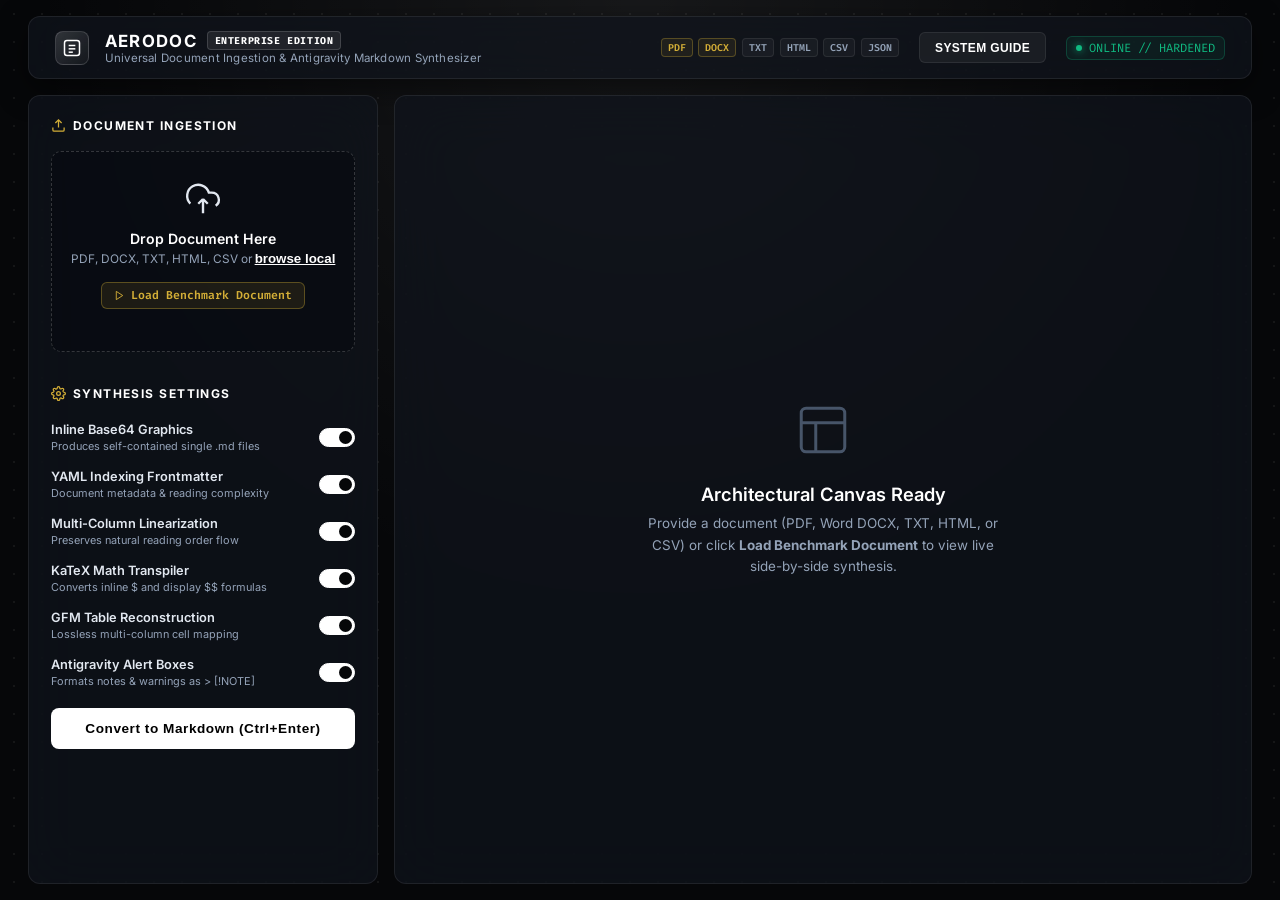
==== commit 3666c50a: "fix(ui): enable scroll on mobile/small screens, enable convert button prompt, and add defensive rend" ====
--- a/aerodoc/web/static/index.html
+++ b/aerodoc/web/static/index.html
@@ -158,7 +158,7 @@
           </label>
         </div>
 
-        <button class="btn-executive" id="convertBtn" disabled>
+        <button class="btn-executive" id="convertBtn">
           <span class="spinner-hairline" id="btnSpinner" style="display: none;"></span>
           <span id="btnText">Convert to Markdown (Ctrl+Enter)</span>
         </button>
--- a/aerodoc/web/static/style.css
+++ b/aerodoc/web/static/style.css
@@ -37,8 +37,9 @@
   background-size: 100% 100%, 28px 28px;
   color: var(--silver);
   font-family: var(--font-sans);
-  height: 100vh;
-  overflow: hidden;
+  min-height: 100vh;
+  overflow-y: auto;
+  overflow-x: hidden;
   display: flex;
   flex-direction: column;
   -webkit-font-smoothing: antialiased;
@@ -48,8 +49,10 @@
 .app-shell {
   display: flex;
   flex-direction: column;
-  height: 100vh;
-  width: 100vw;
+  min-height: 100vh;
+  width: 100%;
+  max-width: 1920px;
+  margin: 0 auto;
   padding: 1rem 1.75rem;
   gap: 1rem;
 }
@@ -988,3 +991,47 @@
   from { transform: translateY(15px); opacity: 0; }
   to { transform: translateY(0); opacity: 1; }
 }
+
+/* Responsive Layout */
+@media (max-width: 1024px) {
+  .workspace-grid {
+    grid-template-columns: 1fr;
+    height: auto;
+  }
+  .controls-panel {
+    max-height: none;
+    overflow: visible;
+  }
+  .results-panel {
+    min-height: 700px;
+  }
+  .app-shell {
+    height: auto;
+    padding: 0.75rem;
+  }
+}
+
+@media (max-width: 768px) {
+  .executive-header {
+    flex-direction: column;
+    align-items: flex-start;
+    gap: 0.75rem;
+  }
+  .header-status-group {
+    width: 100%;
+    justify-content: space-between;
+    flex-wrap: wrap;
+    gap: 0.5rem;
+  }
+  .dual-split-canvas {
+    grid-template-columns: 1fr;
+  }
+  .canvas-left-pane {
+    max-height: 400px;
+  }
+  .action-control-bar {
+    flex-direction: column;
+    align-items: flex-start;
+    gap: 0.6rem;
+  }
+}
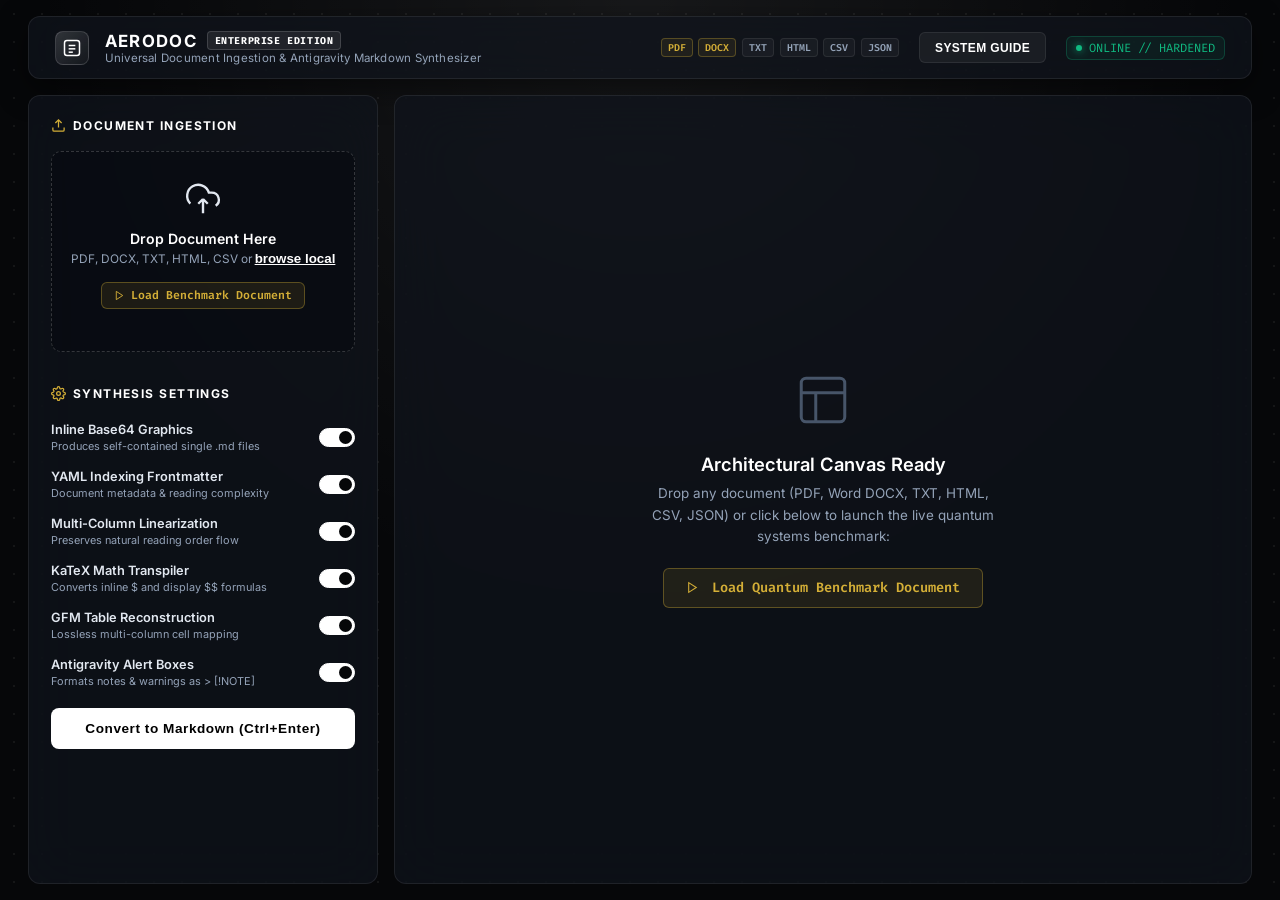
==== commit 62d3409c: "fix(ui): add center load button, immediate result display, and syntax verification" ====
--- a/aerodoc/web/static/index.html
+++ b/aerodoc/web/static/index.html
@@ -176,7 +176,13 @@
             </svg>
           </div>
           <h3>Architectural Canvas Ready</h3>
-          <p>Provide a document (PDF, Word DOCX, TXT, HTML, or CSV) or click <strong>Load Benchmark Document</strong> to view live side-by-side synthesis.</p>
+          <p>Drop any document (PDF, Word DOCX, TXT, HTML, CSV, JSON) or click below to launch the live quantum systems benchmark:</p>
+          <div style="margin-top: 1.25rem;">
+            <button type="button" class="btn-sample-executive" id="emptyLoadSampleBtn" style="padding: 0.65rem 1.4rem; font-size: 0.85rem; cursor: pointer;">
+              <svg width="13" height="13" viewBox="0 0 24 24" fill="none" stroke="currentColor" stroke-width="2" style="margin-right: 6px;"><polygon points="5 3 19 12 5 21 5 3"/></svg>
+              Load Quantum Benchmark Document
+            </button>
+          </div>
         </div>
 
         <!-- Populated Studio Content -->
